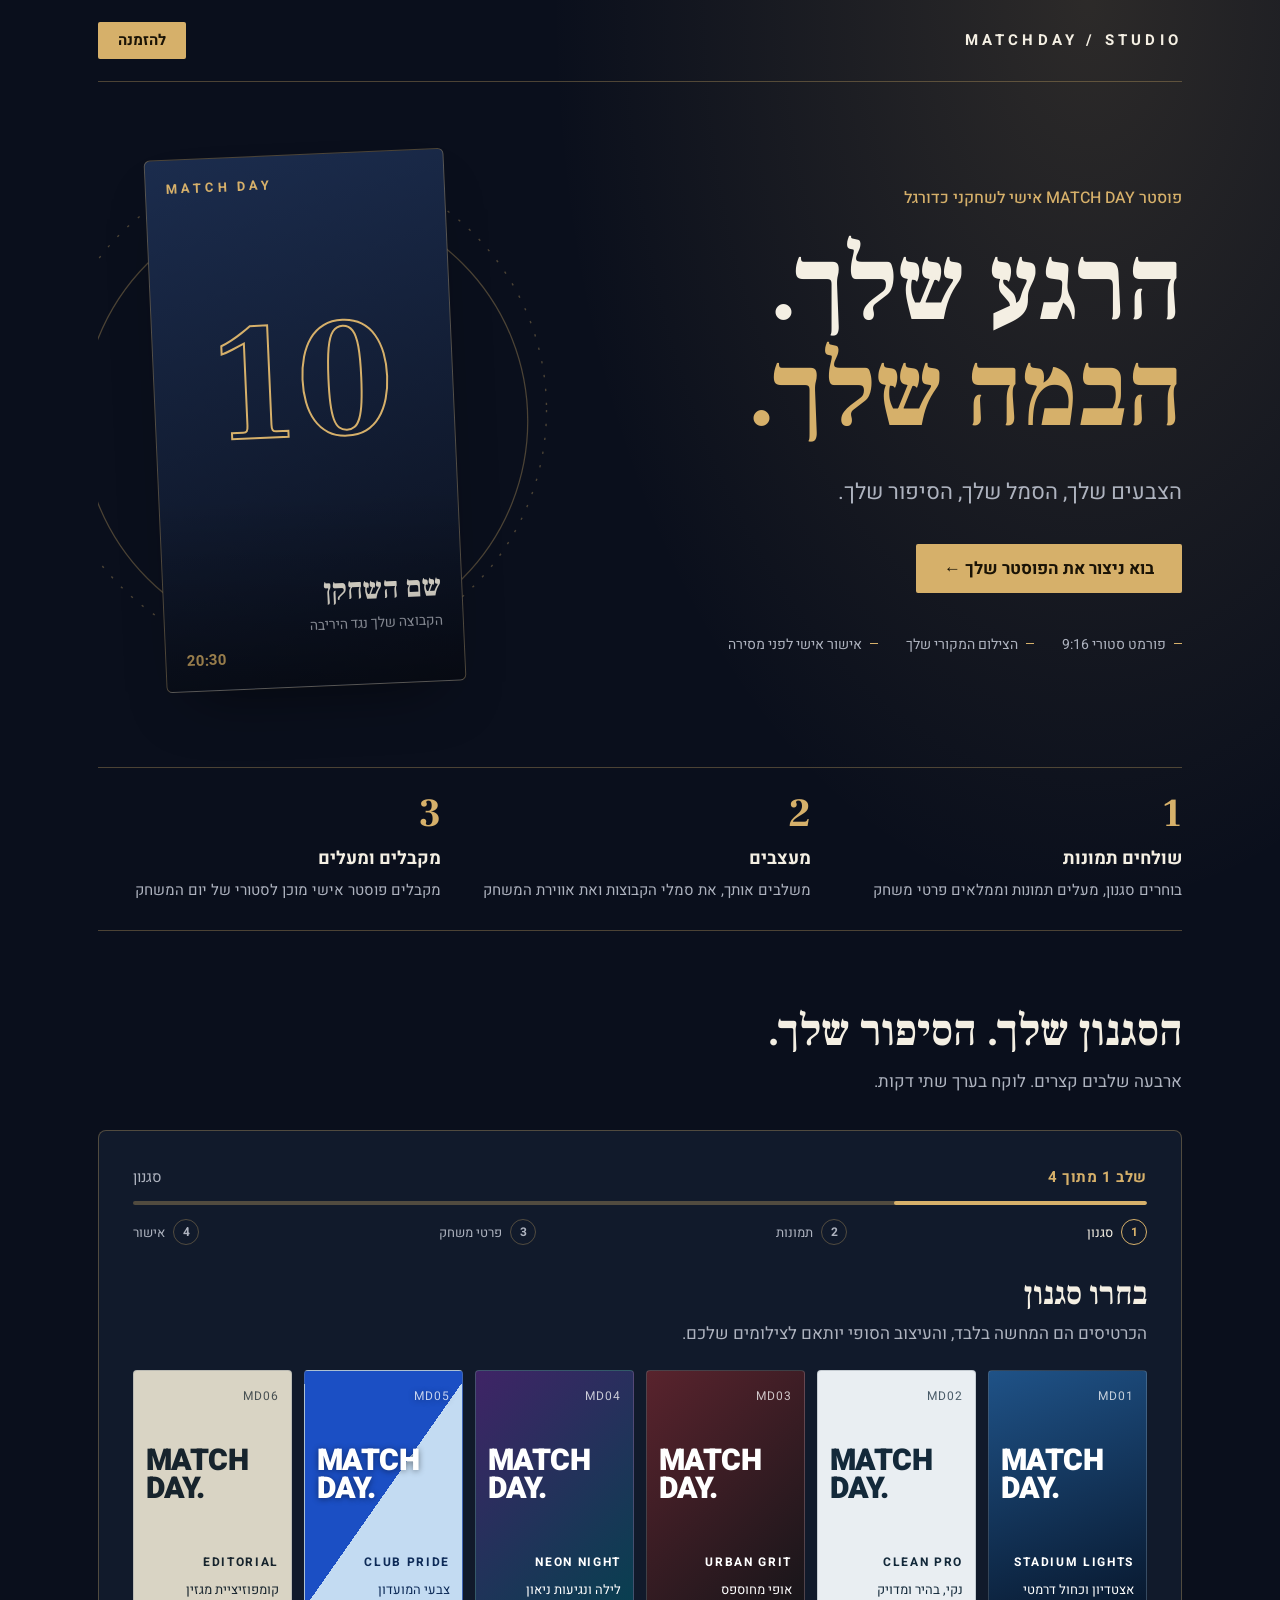
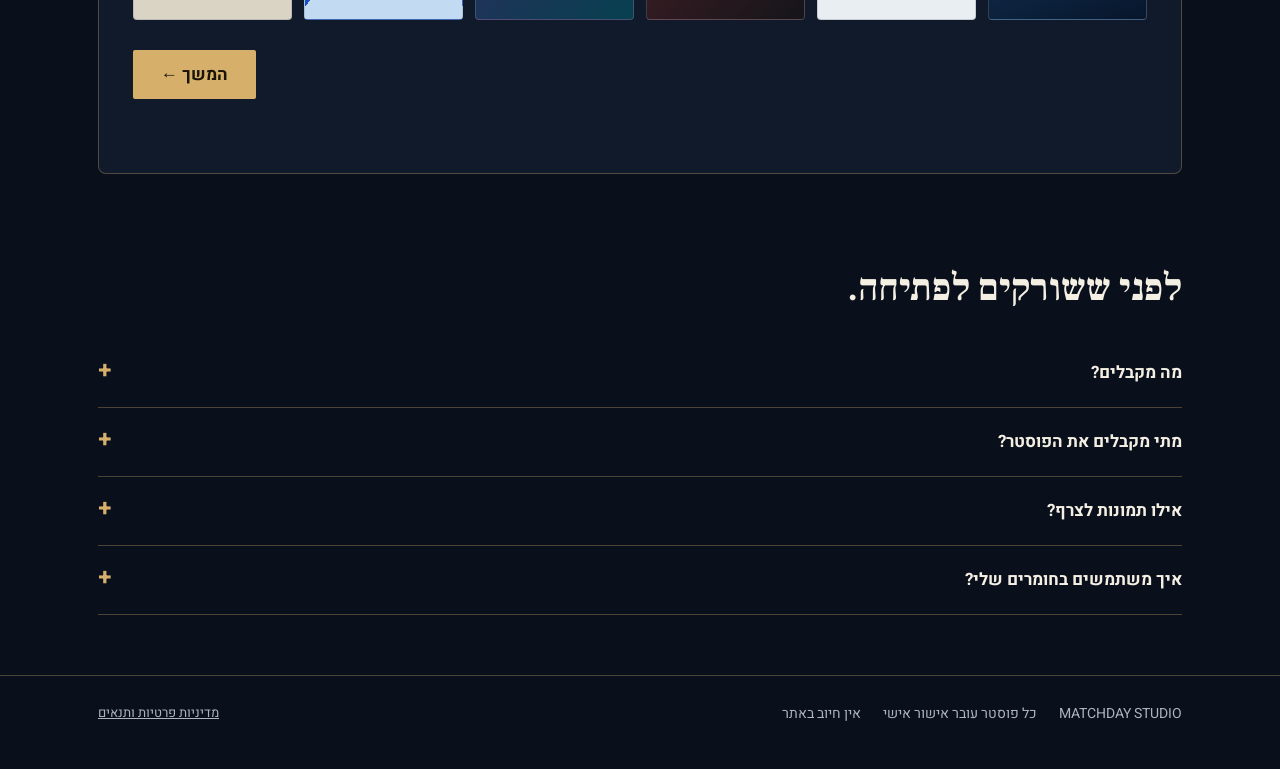
==== index.html @ 1f936d82 "MATCHDAY STUDIO: landing page, order wizard, admin dashboard Co-Authored-By: Claude Sonnet 5.5 <nore" ====
<!doctype html>
<html lang="he" dir="rtl">
<head>
<meta charset="utf-8">
<meta name="viewport" content="width=device-width, initial-scale=1">
<title>MATCHDAY STUDIO | פוסטר MATCH DAY אישי לשחקני כדורגל</title>
<meta name="description" content="פוסטר MATCH DAY אישי לשחקני כדורגל, בגודל סטורי. הצבעים שלך, הסמל שלך, הסיפור שלך.">
<meta property="og:title" content="MATCHDAY STUDIO">
<meta property="og:description" content="פוסטר MATCH DAY אישי לשחקני כדורגל.">
<link rel="icon" href="data:image/svg+xml,%3Csvg xmlns='http://www.w3.org/2000/svg' viewBox='0 0 32 32'%3E%3Crect width='32' height='32' rx='6' fill='%230a0f1c'/%3E%3Ccircle cx='16' cy='16' r='7' fill='none' stroke='%23d6b06a' stroke-width='2'/%3E%3Cpath d='M4 16h24' stroke='%23d6b06a' stroke-width='2'/%3E%3C/svg%3E">
<link rel="preconnect" href="https://fonts.googleapis.com">
<link rel="preconnect" href="https://fonts.gstatic.com" crossorigin>
<link href="https://fonts.googleapis.com/css2?family=Frank+Ruhl+Libre:wght@400;700;900&family=Heebo:wght@300;400;500;700;800&family=Suez+One&display=swap" rel="stylesheet">
<script src="js/theme.js"></script>
<link rel="stylesheet" href="css/theme.css">
<style>
/* ---------- הירו ---------- */
.hero{position:relative;display:grid;grid-template-columns:1.2fr .8fr;gap:48px;align-items:center;padding:72px 0 80px}
.hero-art{position:relative}
.pitch-lines{position:absolute;left:50%;top:50%;width:150%;max-width:none;transform:translate(-50%,-50%);z-index:0;pointer-events:none;color:var(--line)}
.hero{overflow:hidden}
.kicker{color:var(--accent);font-weight:500;font-size:16px;margin-bottom:22px}
.hero h1{font-size:clamp(52px,8.4vw,104px);line-height:1.02}
.hero h1 .l2{display:block;color:var(--accent)}
.lead{font-size:clamp(18px,2.2vw,22px);color:var(--muted);max-width:30em;margin:28px 0 34px}
.facts{list-style:none;padding:0;margin:40px 0 0;display:flex;flex-wrap:wrap;gap:10px 28px;color:var(--muted);font-size:14px}
.facts li{padding-inline-start:16px;position:relative}
.facts li::before{content:"";position:absolute;inset-inline-start:0;top:.7em;width:8px;height:1px;background:var(--accent)}

/* פוסטר הדגמה */
.hero-art{display:flex;justify-content:center}
.poster{width:min(100%,300px);aspect-ratio:9/16;border:1px solid var(--line);border-radius:calc(var(--r) + 4px);
  background:linear-gradient(165deg,var(--p1),var(--p2));padding:22px 20px;display:flex;flex-direction:column;
  justify-content:space-between;transform:rotate(-2.5deg);box-shadow:0 30px 60px -30px rgba(0,0,0,.55);overflow:hidden;position:relative;z-index:1}
.poster-top{font:700 13px/1 var(--body);letter-spacing:.3em;color:var(--accent)}
.poster-num{font:var(--dw) clamp(120px,15vw,170px)/.8 var(--display);color:transparent;-webkit-text-stroke:2px var(--accent);text-align:center;letter-spacing:0}
.poster-name{font:var(--dw) 30px/1.1 var(--display);color:var(--ink);letter-spacing:var(--ls)}
.poster-fx{font-size:14px;color:var(--muted);margin-top:6px}
.poster-time{font:700 15px/1 var(--body);color:var(--accent);margin-top:12px}
.poster-photo{display:none;position:absolute;inset:0;width:100%;height:100%;object-fit:cover;z-index:2}
.poster.has-photo{padding:0;background:var(--surface)}
.poster.has-photo .poster-photo{display:block}
.poster.has-photo>*:not(.poster-photo){visibility:hidden}
.poster.has-photo::after{display:none}
.poster::after{content:"";position:absolute;inset:auto 0 0 0;height:36%;background:linear-gradient(to top,rgba(0,0,0,.35),transparent);pointer-events:none}
[data-theme=platinum] .poster::after{display:none}
[data-theme=platinum] .poster-name,[data-theme=platinum] .poster-top{color:#0e1621}
[data-theme=platinum] .poster-fx{color:#44505c}

/* ---------- איך זה עובד ---------- */
.steps{list-style:none;counter-reset:s;padding:26px 0;margin:0 0 76px;display:grid;grid-template-columns:repeat(3,1fr);gap:28px;border-block:1px solid var(--line)}
.steps li{counter-increment:s}
.steps li::before{content:counter(s);display:block;font:var(--dw) 40px/1 var(--display);color:var(--accent);margin-bottom:10px;letter-spacing:0}
.steps strong{display:block;font-size:18px;margin-bottom:2px}
.steps span{color:var(--muted);font-size:15px}

/* ---------- סגנונות ---------- */
.section-title{font-size:clamp(30px,4vw,44px);line-height:1.15;margin-bottom:10px}
.section-sub{color:var(--muted);max-width:40em}
.styles-field{border:0;margin:28px 0 0;padding:0;min-width:0}
.styles{display:grid;grid-template-columns:repeat(6,1fr);gap:12px}
.style{display:block;cursor:pointer;position:relative}
.style input{position:absolute;opacity:0;inset:0;width:100%;height:100%;margin:0;cursor:pointer}
.mini{display:flex;flex-direction:column;justify-content:space-between;gap:10px;min-height:250px;padding:16px 12px;
  border-radius:calc(var(--r) + 2px);border:1px solid rgba(128,140,150,.35);position:relative;text-align:right;transition:transform .15s}
.style:hover .mini{transform:translateY(-3px)}
.mini small{margin:0;color:inherit;opacity:.75;font-size:12px;letter-spacing:.08em}
.mini strong{font:900 30px/.92 var(--body);letter-spacing:-.02em;direction:ltr;text-align:left}
.mini .en{font-size:12px;font-weight:700;letter-spacing:.14em;direction:ltr;text-align:left}
.mini .he{font-size:13px;line-height:1.35}
.style input:checked + .mini{outline:3px solid var(--accent);outline-offset:3px}
.style input:checked + .mini::after{content:"נבחר ✓";position:absolute;top:10px;inset-inline-start:10px;background:var(--accent);color:var(--accent-ink);
  font-size:12px;font-weight:700;padding:3px 9px;border-radius:99px}
.style input:focus-visible + .mini{outline:3px solid var(--ink);outline-offset:3px}
.s-md01 .mini{background:linear-gradient(160deg,#1f5287,#07162b);color:#fff}
.s-md02 .mini{background:#e9eef2;color:#13293a}
.s-md03 .mini{background:linear-gradient(135deg,#59232d,#151519);color:#fff}
.s-md04 .mini{background:linear-gradient(135deg,#3f2466,#06404f);color:#fff}
.s-md05 .mini{background:linear-gradient(125deg,#1b4fc4 50%,#c3dbf2 50%);color:#fff;text-shadow:0 1px 6px rgba(0,0,0,.45)}
.s-md05 .mini>span{color:#0d2a57;text-shadow:none}
.s-md06 .mini{background:#d9d4c4;color:#17242d}

/* ---------- טופס ---------- */
.panel{margin:34px 0 0;padding:34px;border:1px solid var(--line);border-radius:calc(var(--r) + 6px);background:var(--surface)}
.panel h2{font-size:clamp(26px,3.4vw,34px);margin-bottom:24px}
fieldset{border:0;margin:0;padding:0;min-width:0}
.grid{display:grid;grid-template-columns:1fr 1fr;gap:22px}
.field{display:block;font-size:15px}
.field .lbl{display:block;font-weight:500}
.full{grid-column:1/-1}
input[type=text],input[type=tel],input[type=time],input[type=date],select,textarea{
  width:100%;display:block;margin-top:7px;padding:13px 14px;font:inherit;color:var(--ink);background:var(--field);
  border:1px solid var(--line);border-radius:var(--r)}
textarea{resize:vertical;min-height:96px}
input.invalid,select.invalid,textarea.invalid,.field.invalid .drop{border-color:#ff6b6b;box-shadow:0 0 0 1px #ff6b6b}
[data-theme=platinum] input.invalid{border-color:#c62828;box-shadow:0 0 0 1px #c62828}
.check{display:flex;gap:12px;align-items:flex-start;margin:20px 0 0;font-size:15px;cursor:pointer}
.check input{flex:0 0 auto;width:20px;height:20px;margin:3px 0 0;accent-color:var(--accent)}
.trap{position:absolute;inset-inline-start:0;top:0;width:1px;height:1px;overflow:hidden;opacity:0;pointer-events:none}

.drop{display:flex;flex-direction:column;align-items:center;gap:4px;margin-top:7px;padding:22px 16px;text-align:center;cursor:pointer;
  border:1.5px dashed var(--line);border-radius:var(--r);background:var(--field);position:relative}
.drop:hover{border-color:var(--accent)}
.drop input{position:absolute;opacity:0;inset:0;width:100%;height:100%;cursor:pointer}
.drop:focus-within{outline:3px solid var(--accent);outline-offset:3px}
.drop strong{font-size:16px}
.thumbs{list-style:none;margin:14px 0 0;padding:0;display:grid;grid-template-columns:repeat(3,minmax(0,1fr));gap:12px}
.thumbs li{position:relative;aspect-ratio:1;border-radius:var(--r);overflow:hidden;border:1px solid var(--line);background:var(--field)}
.thumbs img{width:100%;height:100%;object-fit:cover;display:block}
.thumbs button{position:absolute;top:6px;inset-inline-start:6px;width:30px;height:30px;border-radius:50%;border:0;cursor:pointer;
  background:rgba(0,0,0,.72);color:#fff;font:700 15px/30px var(--body);padding:0}

.form-actions{margin-top:28px;display:flex;flex-wrap:wrap;align-items:center;gap:14px 22px}
.form-actions p{margin:0;color:var(--muted);font-size:14px}
.message{margin-top:18px;min-height:1.5em;font-size:15px;font-weight:500;white-space:pre-line}
.message.error{color:#ff8f8f}
[data-theme=platinum] .message.error{color:#b71c1c}
.message.info{color:var(--accent)}

.done{margin:34px 0 0;padding:44px 34px;border:1px solid var(--accent);border-radius:calc(var(--r) + 6px);background:var(--surface);text-align:center}
.done h2{font-size:clamp(28px,4vw,40px);margin-bottom:12px}
.done p{color:var(--muted);max-width:32em;margin-inline:auto}
.done .ref{display:inline-block;direction:ltr;font:700 18px/1 var(--body);letter-spacing:.18em;color:var(--accent);margin:6px 0 22px}
[hidden]{display:none!important}

/* ---------- שאלות ---------- */
.faq{margin:84px 0 60px}
.faq h2{font-size:clamp(28px,3.6vw,38px);margin-bottom:18px}
details.q{border-bottom:1px solid var(--line)}
details.q summary{cursor:pointer;list-style:none;display:flex;justify-content:space-between;gap:16px;padding:20px 0;font-weight:700}
details.q summary::-webkit-details-marker{display:none}
details.q summary::after{content:"+";color:var(--accent);font-size:24px;line-height:1}
details.q[open] summary::after{content:"\2212"}
details.q p{color:var(--muted);margin:0 0 20px;max-width:46em}

/* מחליף ערכות (רק עם ?preview) */
.switcher{position:fixed;bottom:16px;inset-inline-start:16px;z-index:50;display:flex;gap:6px;padding:8px;border-radius:99px;
  background:#000c;backdrop-filter:blur(6px)}
.switcher a{color:#fff;text-decoration:none;font-size:13px;padding:7px 14px;border-radius:99px;border:1px solid #fff4}
.switcher a.on{background:#fff;color:#000}


/* ---------- טופס בשלבים ---------- */
.progress{margin:0 0 30px;scroll-margin-top:16px;outline:0}
.pg-text{display:flex;align-items:baseline;justify-content:space-between;gap:12px;margin-bottom:12px}
.pg-text strong{font-size:15px;color:var(--accent);letter-spacing:.04em}
.pg-text span{font-size:15px;color:var(--muted)}
.pg-bar{height:4px;border-radius:4px;background:var(--line);position:relative;overflow:hidden}
.pg-bar i{position:absolute;inset-block:0;inset-inline-start:0;width:25%;background:var(--accent);border-radius:4px;transition:width .35s ease}
.pg-dots{display:flex;justify-content:space-between;list-style:none;margin:14px 0 0;padding:0}
.pg-dots li{display:flex;align-items:center;gap:8px;font-size:13px;color:var(--muted)}
.pg-dots b{display:grid;place-items:center;width:26px;height:26px;border-radius:50%;border:1px solid var(--line);font-size:12px;font-weight:700;transition:.25s}
.pg-dots li.passed b{background:var(--accent);border-color:var(--accent);color:var(--accent-ink)}
.pg-dots li.cur b{border-color:var(--accent);color:var(--accent)}
.pg-dots li.cur,.pg-dots li.passed{color:var(--ink)}
.step{animation:stepIn .3s ease}
.step[hidden]{display:none}
@keyframes stepIn{from{opacity:0;transform:translateY(8px)}to{opacity:1;transform:none}}
@media (prefers-reduced-motion:reduce){.step{animation:none}.pg-bar i{transition:none}}
.step-title{font:var(--dw) clamp(24px,3.2vw,32px)/1.2 var(--display);margin:0 0 6px;outline:0}
.step-sub{color:var(--muted);margin:0 0 22px}
.step .styles-field{margin-top:0}
.wiz-nav{display:flex;justify-content:space-between;align-items:center;gap:12px;margin-top:30px}
.wiz-nav [hidden]{display:none}
.wiz-nav #nextBtn,.wiz-nav #submitBtn{margin-inline-start:auto}
.btn.ghost,button.btn.ghost{background:transparent;color:var(--ink);border:1px solid var(--line)}
.wiz-note{color:var(--muted);font-size:14px;margin:12px 0 0;text-align:end}

/* ---------- מובייל ---------- */
@media (max-width:900px){
  .hero{grid-template-columns:1fr;gap:40px;padding:48px 0 56px}
  .hero-art{justify-content:center;padding:6px 14px 14px}
  .pitch-lines{display:none}
  .poster{width:min(100%,230px);transform:rotate(-2deg)}
  .styles{grid-template-columns:repeat(3,1fr)}
  .mini{min-height:210px}
}
@media (max-width:620px){
  .wrap{padding:0 20px}
  .steps{grid-template-columns:1fr;gap:20px}
  .styles{grid-template-columns:repeat(2,1fr)}
  .grid{grid-template-columns:1fr}
  .panel{padding:22px 18px}
  .done{padding:34px 20px}
  .btn,button.btn{width:100%;text-align:center}
  .nav .btn{width:auto}
  .pg-dots li span{display:none}
  .pg-dots{justify-content:space-between}
  .wiz-nav{flex-direction:column-reverse;align-items:stretch}
  .wiz-nav #nextBtn,.wiz-nav #submitBtn{margin-inline-start:0}
  .wiz-note{text-align:center}
}
</style>
</head>
<body>

<header class="wrap">
  <nav class="nav" aria-label="ראשי">
    <span class="brand">MATCHDAY / STUDIO</span>
    <a class="btn" href="#order">להזמנה</a>
  </nav>
</header>

<main class="wrap">
  <section class="hero">

    <div>
      <p class="kicker">פוסטר <bdi dir="ltr">MATCH DAY</bdi> אישי לשחקני כדורגל</p>
      <h1>הרגע שלך.<span class="l2">הבמה שלך.</span></h1>
      <p class="lead">הצבעים שלך, הסמל שלך, הסיפור שלך.</p>
      <a class="btn" href="#order">בוא ניצור את הפוסטר שלך ←</a>
      <ul class="facts">
        <li>פורמט סטורי 9:16</li>
        <li>הצילום המקורי שלך</li>
        <li>אישור אישי לפני מסירה</li>
      </ul>
    </div>

    <div class="hero-art" aria-hidden="true">
      <svg class="pitch-lines" viewBox="0 0 600 700" fill="none" stroke="currentColor" stroke-width="1.2">
        <circle cx="300" cy="350" r="215"/><circle cx="300" cy="350" r="215" stroke-dasharray="2 10" transform="scale(1.12) translate(-39 -47)"/>
      </svg>
      <div class="poster" id="heroPoster">
        <img class="poster-photo" id="heroPhoto" src="assets/hero-poster.jpg" alt="" decoding="async">
        <div class="poster-top" dir="ltr">MATCH DAY</div>
        <div class="poster-num" dir="ltr">10</div>
        <div>
          <div class="poster-name">שם השחקן</div>
          <div class="poster-fx">הקבוצה שלך נגד היריבה</div>
          <div class="poster-time" dir="ltr">20:30</div>
        </div>
      </div>
    </div>
  </section>

  <ol class="steps">
    <li><strong>שולחים תמונות</strong><span>בוחרים סגנון, מעלים תמונות וממלאים פרטי משחק</span></li>
    <li><strong>מעצבים</strong><span>משלבים אותך, את סמלי הקבוצות ואת אווירת המשחק</span></li>
    <li><strong>מקבלים ומעלים</strong><span>מקבלים פוסטר אישי מוכן לסטורי של יום המשחק</span></li>
  </ol>

  <section id="order" aria-labelledby="order-title">
    <h2 class="section-title" id="order-title">הסגנון שלך. הסיפור שלך.</h2>
    <p class="section-sub">ארבעה שלבים קצרים. לוקח בערך שתי דקות.</p>

    <datalist id="teamList"></datalist>
    <form id="orderForm" novalidate>
      <div class="panel" id="formPanel">

        <div class="progress" id="progress" tabindex="-1">
          <div class="pg-text"><strong id="pgNum">שלב 1 מתוך 4</strong><span id="pgName">סגנון</span></div>
          <div class="pg-bar" role="progressbar" aria-valuemin="1" aria-valuemax="4" aria-valuenow="1" id="pgBar"><i id="pgFill"></i></div>
          <ol class="pg-dots" id="pgDots">
            <li><b>1</b><span>סגנון</span></li>
            <li><b>2</b><span>תמונות</span></li>
            <li><b>3</b><span>פרטי משחק</span></li>
            <li><b>4</b><span>אישור</span></li>
          </ol>
        </div>

        <fieldset id="fields">

          <section class="step" data-step="1">
            <h3 class="step-title" tabindex="-1">בחרו סגנון</h3>
            <p class="step-sub">הכרטיסים הם המחשה בלבד, והעיצוב הסופי יותאם לצילומים שלכם.</p>
            <fieldset class="styles-field" id="styleField">
              <legend class="sr">סגנון עיצוב</legend>
              <div class="styles" id="styles"></div>
            </fieldset>
          </section>

          <section class="step" data-step="2" hidden>
            <h3 class="step-title" tabindex="-1">העלו תמונות</h3>
            <p class="step-sub">תמונות ברורות ובאיכות טובה, בלי פילטרים. אפשר 1 עד 3.</p>
            <div class="grid">
              <div class="field full" id="photoField">
                <span class="lbl" id="photoLbl">תמונות מקוריות, בין 1 ל-3 *</span>
                <label class="drop">
                  <input type="file" id="photoInput" accept="image/jpeg,image/png,image/webp" multiple aria-labelledby="photoLbl">
                  <strong>בחירת תמונות</strong>
                  <small>JPG, PNG או WEBP. עד 8MB לתמונה. אפשר להוסיף בכמה פעמים.</small>
                </label>
                <ul class="thumbs" id="thumbs"></ul>
              </div>
              <label class="field full"><span class="lbl">הרכב תמונות</span>
                <select name="photoLayout"></select></label>
            </div>
          </section>

          <section class="step" data-step="3" hidden>
            <h3 class="step-title" tabindex="-1">פרטי המשחק</h3>
            <div class="grid">
              <label class="field"><span class="lbl">שם השחקן כפי שיופיע בפוסטר *</span>
                <input type="text" name="player" maxlength="100" autocomplete="off"></label>

              <label class="field"><span class="lbl">מספר חולצה</span>
                <input type="text" name="number" inputmode="numeric" maxlength="3" autocomplete="off"></label>

              <label class="field"><span class="lbl">קבוצת השחקן *</span>
                <input type="text" name="team" maxlength="100" list="teamList" autocomplete="off">
                <small>אפשר להתחיל להקליד ולבחור מהרשימה, כדי שנמצא את הסמל המדויק.</small></label>

              <label class="field"><span class="lbl">הקבוצה היריבה *</span>
                <input type="text" name="opponent" maxlength="100" list="teamList" autocomplete="off"></label>

              <label class="field"><span class="lbl">מסגרת המשחק *</span>
                <select name="competition"><option value="">בחרו מסגרת</option></select></label>

              <label class="field"><span class="lbl">אצטדיון *</span>
                <input type="text" name="venue" maxlength="100"></label>

              <label class="field"><span class="lbl">שעת המשחק בישראל *</span>
                <input type="time" name="time" dir="ltr"></label>

              <label class="field"><span class="lbl">תאריך המשחק (לתיאום בלבד) *</span>
                <input type="date" name="date" dir="ltr"></label>

              <label class="field"><span class="lbl">שידור המשחק *</span>
                <select name="broadcast"><option value="">בחרו</option></select></label>

              <label class="field" id="channelField" hidden><span class="lbl">איזה ערוץ משדר? *</span>
                <input type="text" name="broadcastChannel" maxlength="60" placeholder="למשל: ערוץ 55"></label>
            </div>
          </section>

          <section class="step" data-step="4" hidden>
            <h3 class="step-title" tabindex="-1">כמעט סיימנו</h3>
            <div class="grid">
              <label class="field full"><span class="lbl">מספר נייד ליצירת קשר בוואטסאפ *</span>
                <input type="tel" name="contact" inputmode="tel" autocomplete="tel" dir="ltr" maxlength="20" placeholder="050-1234567">
                <small>ניצור איתך קשר אישית במספר הזה. אין הודעה אוטומטית.</small></label>

              <label class="field full"><span class="lbl">בקשות והערות</span>
                <textarea name="notes" rows="3" maxlength="2000"></textarea></label>
            </div>

            <label class="trap" aria-hidden="true">Website<input type="text" tabindex="-1" autocomplete="off" name="website"></label>

            <label class="check"><input type="checkbox" name="rights">
              <span>יש לי רשות להשתמש בתמונות לצורך ההזמנה. *</span></label>
            <label class="check"><input type="checkbox" name="terms">
              <span>קראתי ואני מסכים/ה ל<a href="privacy.html" target="_blank" rel="noopener">מדיניות הפרטיות והתנאים</a>, כולל שמירת החומרים ופרטי הקשר לצורך הטיפול בהזמנה. אם השחקן מתחת לגיל 18, אני ההורה או האפוטרופוס שלו, או שיש לי את הסכמתם. *</span></label>
          </section>

          <div class="wiz-nav">
            <button class="btn ghost" type="button" id="backBtn" hidden>→ חזרה</button>
            <button class="btn" type="button" id="nextBtn">המשך ←</button>
            <button class="btn" type="submit" id="submitBtn" hidden>שליחת הזמנה לבדיקה ←</button>
          </div>
          <p class="wiz-note" id="wizNote" hidden>אין חיוב בשלב הזה. הפוסטר לא נמסר בלי אישור אישי.</p>
        </fieldset>
        <div class="message" id="msg" role="alert" aria-live="assertive"></div>
      </div>
    </form>

    <div class="done" id="done" hidden tabindex="-1">
      <h2>ההזמנה התקבלה</h2>
      <div class="ref" id="doneRef"></div>
      <p>בדקנו שהכול הגיע. נחזור אליך אישית בוואטסאפ למספר שהשארת, כדי לתאם זמינות, מחיר ותיקונים לפני שמתחילים.</p>
      <a class="btn" id="waBtn" href="#" hidden target="_blank" rel="noopener">כתבו לי בוואטסאפ</a>
    </div>
  </section>

  <section class="faq" aria-labelledby="faq-title">
    <h2 id="faq-title">לפני ששורקים לפתיחה.</h2>
    <details class="q"><summary>מה מקבלים?</summary>
      <p>פוסטר אישי בגודל 1080×1920 לסטורי. תאריך ובית/חוץ אינם מופיעים בעיצוב. ערוץ שידור מופיע רק אם מסרתם שיש שידור.</p></details>
    <details class="q"><summary>מתי מקבלים את הפוסטר?</summary>
      <p>המועד בטופס הוא בקשה. זמינות, מחיר ומספר תיקונים יתואמו איתך אישית לאחר בדיקת החומרים, לפני תחילת העבודה. אין חיוב באתר.</p></details>
    <details class="q"><summary>אילו תמונות לצרף?</summary>
      <p>צילום חד ומקורי, עדיף פורטרט וצילום פעולה. אין לשנות פנים או להמציא תנוחה שלא צולמה. להרכב של פורטרט וצילום פעולה נדרשות שתי תמונות, ולקולאז׳ הגדול שלוש.</p></details>
    <details class="q"><summary>איך משתמשים בחומרים שלי?</summary>
      <p>פרטי הקשר והתמונות מיועדים לטיפול בהזמנה בלבד, ואינם מוצגים ללקוחות אחרים. התמונות ופרטי המשחק (בלי מספר הטלפון) עוברים לכלי עיצוב ובינה מלאכותית לצורך יצירת הפוסטר. אפשר לבקש מחיקה בכל שלב. הסכמת ההזמנה אינה אישור להצגה בתיק עבודות. הפרטים המלאים ב<a href="privacy.html">מדיניות הפרטיות</a>.</p></details>
  </section>
</main>

<footer>
  <div class="wrap">
    <div class="meta"><span>MATCHDAY STUDIO</span><span>כל פוסטר עובר אישור אישי</span><span>אין חיוב באתר</span></div>
    <span class="links"><a href="privacy.html">מדיניות פרטיות ותנאים</a></span>
  </div>
</footer>

<script type="module">
import { STYLES, COMPETITIONS, LAYOUTS, BROADCASTS, LIMITS, TEAM_LOGOS } from './js/data.js';
import { validateOrder, buildOrderDoc, checkImageFile } from './js/validate.js';
import { compressImage } from './js/images.js';
import { loadDb, isConfigured } from './js/firebase-init.js';
import { SITE } from './firebase-config.js';
window.__mdReady = true;

const $ = (s, r = document) => r.querySelector(s);
const form = $('#orderForm');
const msg = $('#msg');

/* ---------- מחליף ערכות (רק עם ?preview) ---------- */
if (new URLSearchParams(location.search).has('preview')) {
  const cur = document.documentElement.dataset.theme;
  const box = document.createElement('div');
  box.className = 'switcher';
  [['gold', 'זהב לילה'], ['pitch', 'קו הדשא'], ['platinum', 'פלטינה']].forEach(([id, he]) => {
    const a = document.createElement('a');
    a.href = `?theme=${id}&preview`;
    a.textContent = he;
    if (id === cur) a.className = 'on';
    box.appendChild(a);
  });
  document.body.appendChild(box);
}

/* ---------- בניית כרטיסי סגנון ואפשרויות הבחירה ---------- */
const stylesBox = $('#styles');
STYLES.forEach((s) => {
  const lab = document.createElement('label');
  lab.className = `style s-${s.id}`;
  lab.innerHTML = `<input type="radio" name="styleId" value="${s.id}">
    <span class="mini"><small>${s.code}</small>
      <strong>MATCH<br>DAY.</strong>
      <span><span class="en">${s.en}</span><br><span class="he">${s.he}</span></span></span>`;
  stylesBox.appendChild(lab);
});

const fill = (sel, list, withBlank) => {
  const el = form.elements[sel];
  list.forEach((o) => el.add(new Option(o.he, o.id)));
  return el;
};
fill('competition', COMPETITIONS);
fill('broadcast', BROADCASTS);
fill('photoLayout', LAYOUTS);
TEAM_LOGOS.forEach((t) => { const o = document.createElement('option'); o.value = t; $('#teamList').appendChild(o); });

/* תמונת הדוגמה בכרטיס: אם הקובץ assets/hero-poster.jpg קיים, הוא מחליף את ההמחשה */
const heroPhoto = $('#heroPhoto');
const markPhoto = () => { if (heroPhoto.naturalWidth > 0) $('#heroPoster').classList.add('has-photo'); };
if (heroPhoto.complete) markPhoto(); else heroPhoto.addEventListener('load', markPhoto);

const today = new Date();
form.elements.date.min = `${today.getFullYear()}-${String(today.getMonth() + 1).padStart(2, '0')}-${String(today.getDate()).padStart(2, '0')}`;

/* ---------- שדה ערוץ מותנה ---------- */
const channelField = $('#channelField');
const syncChannel = () => { channelField.hidden = form.elements.broadcast.value !== 'yes'; };
form.elements.broadcast.addEventListener('change', syncChannel);
syncChannel();

/* ---------- ניהול תמונות ---------- */
let files = [];
const thumbs = $('#thumbs');
const photoInput = $('#photoInput');

function showMsg(text, kind = 'error') {
  msg.textContent = text;
  msg.className = `message ${kind}`;
}
function clearErrors() {
  showMsg('', '');
  form.querySelectorAll('.invalid').forEach((el) => el.classList.remove('invalid'));
  form.querySelectorAll('[aria-invalid]').forEach((el) => el.removeAttribute('aria-invalid'));
}
function renderThumbs() {
  thumbs.querySelectorAll('img').forEach((i) => URL.revokeObjectURL(i.src));
  thumbs.replaceChildren();
  files.forEach((f, i) => {
    const li = document.createElement('li');
    const img = document.createElement('img');
    img.src = URL.createObjectURL(f);
    img.alt = `תמונה ${i + 1}`;
    const b = document.createElement('button');
    b.type = 'button';
    b.textContent = '✕';
    b.setAttribute('aria-label', `הסרת תמונה ${i + 1}`);
    b.addEventListener('click', () => { files.splice(i, 1); renderThumbs(); });
    li.append(img, b);
    thumbs.appendChild(li);
  });
}
photoInput.addEventListener('change', () => {
  clearErrors();
  const problems = [];
  for (const f of Array.from(photoInput.files)) {
    if (files.length >= LIMITS.maxPhotos) { problems.push('אפשר להעלות עד 3 תמונות. התמונות העודפות לא נוספו.'); break; }
    const err = checkImageFile(f);
    if (err) { problems.push(`${f.name}: ${err}`); continue; }
    if (files.some((x) => x.name === f.name && x.size === f.size && x.lastModified === f.lastModified)) continue;
    files.push(f);
  }
  photoInput.value = '';
  renderThumbs();
  if (problems.length) showMsg(problems.join('\n'));
});

/* ---------- שליחה ---------- */
const field = (name) => form.elements[name];
function stepOf(err) {
  if (err.field === 'styleId') return 1;
  if (err.field === 'photos') return 2;
  const el = field(err.field);
  const st = el && el.closest ? el.closest('.step') : null;
  return st ? Number(st.dataset.step) : 4;
}
function focusError(err) {
  const st = stepOf(err);
  if (st !== cur) goStep(st, { scroll: false });
  let focusEl, scrollEl;
  if (err.field === 'photos') {
    $('#photoField').classList.add('invalid');
    focusEl = photoInput; scrollEl = $('#photoField');
  } else if (err.field === 'styleId') {
    focusEl = form.querySelector('input[name=styleId]'); scrollEl = $('#styleField');
  } else {
    focusEl = field(err.field); scrollEl = focusEl;
    if (focusEl) { focusEl.classList.add('invalid'); focusEl.setAttribute('aria-invalid', 'true'); }
  }
  if (focusEl) focusEl.focus({ preventScroll: true });
  if (scrollEl) scrollEl.scrollIntoView({ behavior: 'smooth', block: 'center' });
}
const setBusy = (b) => { $('#fields').disabled = b; $('#submitBtn').disabled = b; };

function friendly(err) {
  switch (err && err.code) {
    case 'not-configured': return 'האתר עדיין לא מחובר לשירות שמירת ההזמנות. נא ליצור קשר עם בעל העסק.';
    case 'image-decode': return 'לא הצלחנו לקרוא אחת התמונות. נסו תמונה אחרת בפורמט JPG או PNG.';
    case 'image-too-large': return 'אחת התמונות כבדה מדי גם אחרי כיווץ. נסו תמונה אחרת.';
    case 'permission-denied': return 'ההזמנה לא נקלטה. בדקו שכל הפרטים תקינים ונסו שוב.';
    case 'unavailable': return 'אין חיבור לשרת. בדקו את החיבור לאינטרנט ונסו שוב.';
    default: return 'משהו השתבש בשליחה. נסו שוב בעוד רגע.';
  }
}

async function notifyOwner(orderId, doc) {
  const n = SITE.emailNotify || {};
  if (!n.serviceId || !n.templateId || !n.publicKey) return;
  try {
    await fetch('https://api.emailjs.com/api/v1.0/email/send', {
      method: 'POST',
      headers: { 'Content-Type': 'application/json' },
      body: JSON.stringify({
        service_id: n.serviceId, template_id: n.templateId, user_id: n.publicKey,
        template_params: {
          player: doc.player, team: doc.team, opponent: doc.opponent,
          style: doc.styleName, game_date: doc.date, game_time: doc.time,
          ref: orderId.slice(0, 6).toUpperCase(),
          admin_link: new URL('admin/', location.href).href,
        },
      }),
    });
  } catch (_) { /* ההזמנה כבר נשמרה. ההתראה היא בונוס */ }
}

function showDone(ref, doc) {
  $('#formPanel').hidden = true;
  $('#styleField').hidden = true;
  $('.section-sub').hidden = true;
  $('#doneRef').textContent = ref;
  const wa = $('#waBtn');
  if (SITE.ownerWhatsapp) {
    const text = `שלום, שלחתי הזמנה לפוסטר (${ref})${doc ? ` עבור ${doc.player}` : ''}.`;
    wa.href = `https://wa.me/${SITE.ownerWhatsapp}?text=${encodeURIComponent(text)}`;
    wa.hidden = false;
  }
  const d = $('#done');
  d.hidden = false;
  d.focus();
  d.scrollIntoView({ behavior: 'smooth', block: 'center' });
}

/* ---------- שלבים ---------- */
const STEP_NAMES = ['סגנון', 'תמונות', 'פרטי משחק', 'אישור'];
const stepEls = Array.from(form.querySelectorAll('.step'));
const dotEls = Array.from(document.querySelectorAll('#pgDots li'));
let cur = 1;
function goStep(n, { scroll = true } = {}) {
  cur = Math.min(Math.max(n, 1), STEP_NAMES.length);
  stepEls.forEach((el) => { el.hidden = Number(el.dataset.step) !== cur; });
  $('#pgNum').textContent = `שלב ${cur} מתוך ${STEP_NAMES.length}`;
  $('#pgName').textContent = STEP_NAMES[cur - 1];
  $('#pgFill').style.width = `${(cur / STEP_NAMES.length) * 100}%`;
  $('#pgBar').setAttribute('aria-valuenow', String(cur));
  dotEls.forEach((li, i) => {
    li.classList.toggle('passed', i + 1 < cur);
    li.classList.toggle('cur', i + 1 === cur);
    if (i + 1 === cur) li.setAttribute('aria-current', 'step'); else li.removeAttribute('aria-current');
  });
  $('#backBtn').hidden = cur === 1;
  $('#nextBtn').hidden = cur === STEP_NAMES.length;
  $('#submitBtn').hidden = cur !== STEP_NAMES.length;
  $('#wizNote').hidden = cur !== STEP_NAMES.length;
  if (scroll) {
    const t = stepEls[cur - 1].querySelector('.step-title');
    if (t) t.focus({ preventScroll: true });
    $('#progress').scrollIntoView({ behavior: 'smooth', block: 'start' });
  }
}
window.__goStep = goStep;
function readValues() {
  const fd = new FormData(form);
  const v = Object.fromEntries(fd.entries());
  v.rights = fd.get('rights') === 'on';
  v.terms = fd.get('terms') === 'on';
  return v;
}
function nextStep() {
  clearErrors();
  const errors = validateOrder(readValues(), files.length).filter((x) => stepOf(x) === cur);
  if (errors.length) {
    showMsg(errors.map((x) => x.msg).join('\n'));
    focusError(errors[0]);
    return;
  }
  goStep(cur + 1);
}
$('#nextBtn').addEventListener('click', nextStep);
$('#backBtn').addEventListener('click', () => { clearErrors(); goStep(cur - 1); });
goStep(1, { scroll: false });

form.addEventListener('submit', async (e) => {
  e.preventDefault();
  if (cur < STEP_NAMES.length) { nextStep(); return; } // Enter באמצע התהליך = המשך
  clearErrors();
  const fd = new FormData(form);

  // מלכודת בוטים: אם השדה הנסתר מלא, מדמים הצלחה ולא שולחים כלום
  if (fd.get('website')) { showDone('------'); return; }

  const v = readValues();

  const errors = validateOrder(v, files.length);
  if (errors.length) {
    showMsg(errors.map((x) => x.msg).join('\n'));
    focusError(errors[0]);
    return;
  }

  try {
    if (Number(localStorage.getItem('md_last') || 0) > Date.now() - 60000) {
      showMsg('כבר שלחתם הזמנה לפני רגע. אם זו הזמנה נוספת, נא להמתין דקה ולנסות שוב.');
      return;
    }
  } catch (_) {}

  if (!isConfigured()) { showMsg(friendly({ code: 'not-configured' })); return; }

  setBusy(true);
  try {
    const { fs, db } = await loadDb();
    showMsg('מכינים את התמונות…', 'info');
    const photos = [];
    for (const f of files) {
      const c = await compressImage(f);
      photos.push({ data: c.data, width: c.width, height: c.height, type: 'image/jpeg', name: f.name.slice(0, 200) });
    }

    showMsg('שולחים את ההזמנה…', 'info');
    const orderRef = fs.doc(fs.collection(db, 'orders'));
    const doc = buildOrderDoc(v, photos.length);
    const batch = fs.writeBatch(db);
    batch.set(orderRef, { ...doc, createdAt: fs.serverTimestamp() });
    photos.forEach((p, i) => batch.set(fs.doc(db, 'orders', orderRef.id, 'photos', String(i)), p));
    await batch.commit();

    try { localStorage.setItem('md_last', String(Date.now())); } catch (_) {}
    notifyOwner(orderRef.id, doc);
    showMsg('', '');
    showDone(orderRef.id.slice(0, 6).toUpperCase(), doc);
  } catch (err) {
    console.error(err);
    showMsg(friendly(err));
  } finally {
    setBusy(false);
  }
});

/* ניקוי סימון שגיאה כשמתחילים לתקן */
form.addEventListener('input', (e) => {
  e.target.classList?.remove('invalid');
  e.target.removeAttribute?.('aria-invalid');
});
</script>
<script>
/* אם האתר נפתח ישירות מהמחשב (file://) הדפדפן חוסם את קבצי ה-JS, ולכן מוצגת הודעה במקום דף שבור */
setTimeout(function () {
  if (window.__mdReady) return;
  var d = document.createElement('div');
  d.setAttribute('role', 'alert');
  d.style.cssText = 'position:fixed;inset:auto 12px 12px 12px;z-index:99;background:#fff;color:#111;border:2px solid #d6b06a;border-radius:10px;padding:14px 16px;font:16px/1.5 system-ui,sans-serif;text-align:right;box-shadow:0 10px 40px #0008';
  d.innerHTML = '<strong>האתר לא נטען במלואו.</strong> כנראה שנפתח ישירות מתיקייה. לתצוגה מלאה פתחו את הקובץ <b dir="ltr">preview.html</b> מאותה תיקייה (אחרי חילוץ ה-ZIP), או היכנסו לכתובת האתר ב-GitHub Pages.';
  document.body.appendChild(d);
}, 1500);
</script>
</body>
</html>
---- css/theme.css ----
/* ============================================================
   ערכות עיצוב. כדי לקבוע ערכה קבועה, משנים את DEFAULT_THEME בקובץ js/theme.js.
   gold = זהב לילה | pitch = קו הדשא | platinum = פלטינה
   ============================================================ */
*{box-sizing:border-box}
html{scroll-behavior:smooth;-webkit-text-size-adjust:100%}
@media (prefers-reduced-motion:reduce){html{scroll-behavior:auto}}

:root{--body:'Heebo',Arial,sans-serif;--ls:0}

[data-theme=gold]{
  --bg:#0a0f1c;--surface:#111a2b;--field:#0a1222;--ink:#f4efe3;--muted:#aeb3bf;
  --accent:#d6b06a;--accent-ink:#1a1306;--line:rgba(214,176,106,.32);
  --display:'Frank Ruhl Libre','Times New Roman',serif;--dw:700;--ls:0;--r:2px;
  --glow:radial-gradient(60% 55% at 85% 0%,rgba(214,176,106,.17),transparent 70%);
  --p1:#1b2c4d;--p2:#0a0f1c;--scheme:dark;
}
[data-theme=pitch]{
  --bg:#0b2a20;--surface:#113a2c;--field:#0a251c;--ink:#eef3e6;--muted:#a9c3b3;
  --accent:#e3ecc9;--accent-ink:#0b2a20;--line:rgba(227,236,201,.34);
  --display:'Suez One','Frank Ruhl Libre',serif;--dw:400;--ls:0;--r:8px;
  --glow:radial-gradient(55% 50% at 15% 0%,rgba(227,236,201,.12),transparent 70%);
  --p1:#1d5a43;--p2:#0b2a20;--scheme:dark;
}
[data-theme=platinum]{
  --bg:#eceff3;--surface:#ffffff;--field:#f4f6f9;--ink:#0e1621;--muted:#53606d;
  --accent:#1c3fff;--accent-ink:#ffffff;--line:#c4ced8;
  --display:'Heebo',Arial,sans-serif;--dw:800;--ls:-.03em;--r:12px;
  --glow:radial-gradient(50% 45% at 90% 0%,rgba(28,63,255,.10),transparent 70%);
  --p1:#d6dde6;--p2:#f7f9fb;--scheme:light;
}

body{margin:0;background:var(--bg);color:var(--ink);font:400 17px/1.65 var(--body);color-scheme:var(--scheme);
  background-image:var(--glow);background-repeat:no-repeat}
a{color:var(--accent)}
h1,h2,h3{font-family:var(--display);font-weight:var(--dw);letter-spacing:var(--ls);margin:0}
p{margin:0 0 1em}
small{display:block;margin-top:6px;font-size:13px;color:var(--muted);line-height:1.5}
:focus-visible{outline:3px solid var(--accent);outline-offset:3px}
.sr{position:absolute;width:1px;height:1px;overflow:hidden;clip:rect(0 0 0 0);white-space:nowrap}
.wrap{max-width:1140px;margin:0 auto;padding:0 28px}

/* ---------- כפתורים ---------- */
.btn,button.btn{display:inline-block;border:0;border-radius:var(--r);background:var(--accent);color:var(--accent-ink);
  font:700 17px/1 var(--body);padding:16px 28px;text-decoration:none;cursor:pointer;transition:filter .15s}
.btn:hover{filter:brightness(1.08)}
.btn[disabled]{opacity:.55;cursor:wait}
.btn.ghost{background:transparent;color:var(--ink);border:1px solid var(--line)}

/* ---------- ניווט ---------- */
.nav{display:flex;align-items:center;justify-content:space-between;gap:18px;padding:22px 0;border-bottom:1px solid var(--line)}
.brand{font:700 15px/1 var(--body);letter-spacing:.28em;direction:ltr;color:var(--ink)}
.nav .btn{padding:11px 20px;font-size:15px}

footer{border-top:1px solid var(--line);padding:26px 0 44px;color:var(--muted);font-size:14px}
footer .wrap{display:flex;flex-wrap:wrap;justify-content:space-between;gap:12px 28px}
footer .meta,footer .links{display:flex;flex-wrap:wrap;gap:6px 22px}
footer a{color:var(--muted);font-size:13px}
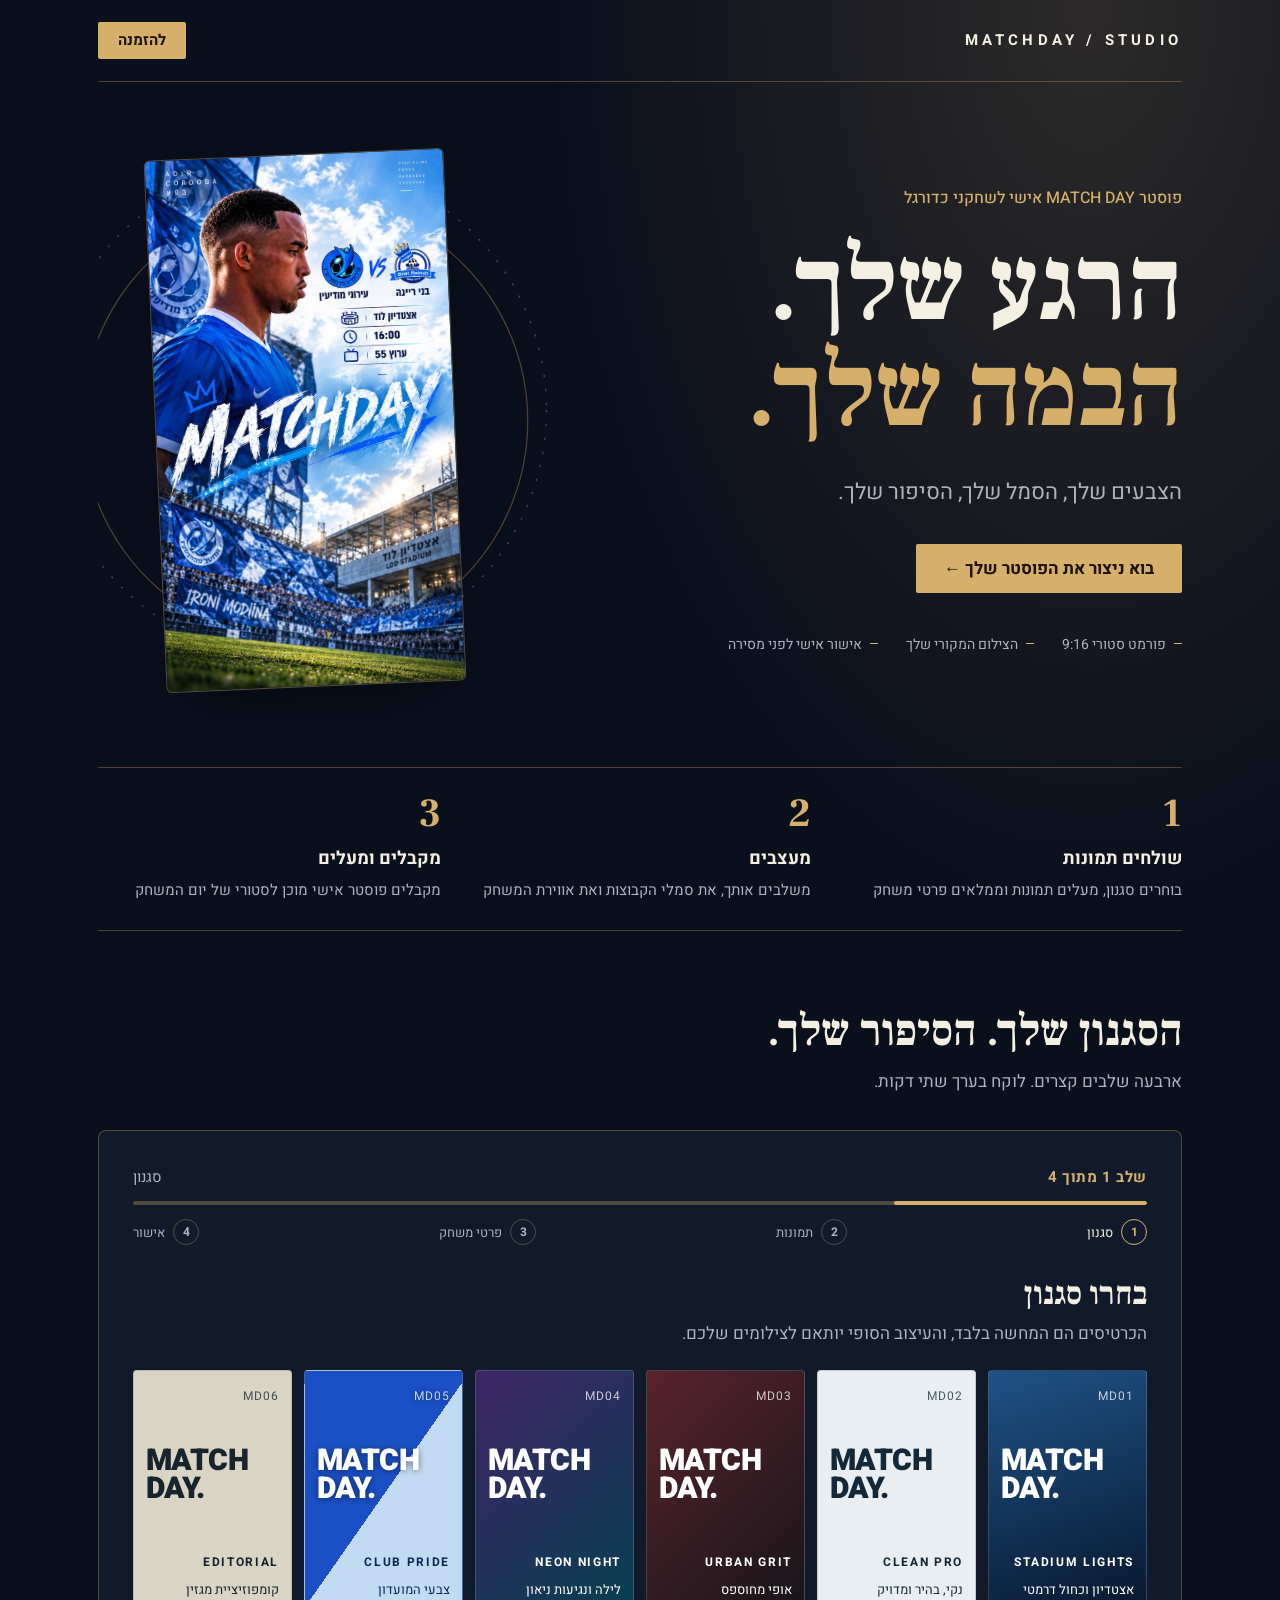
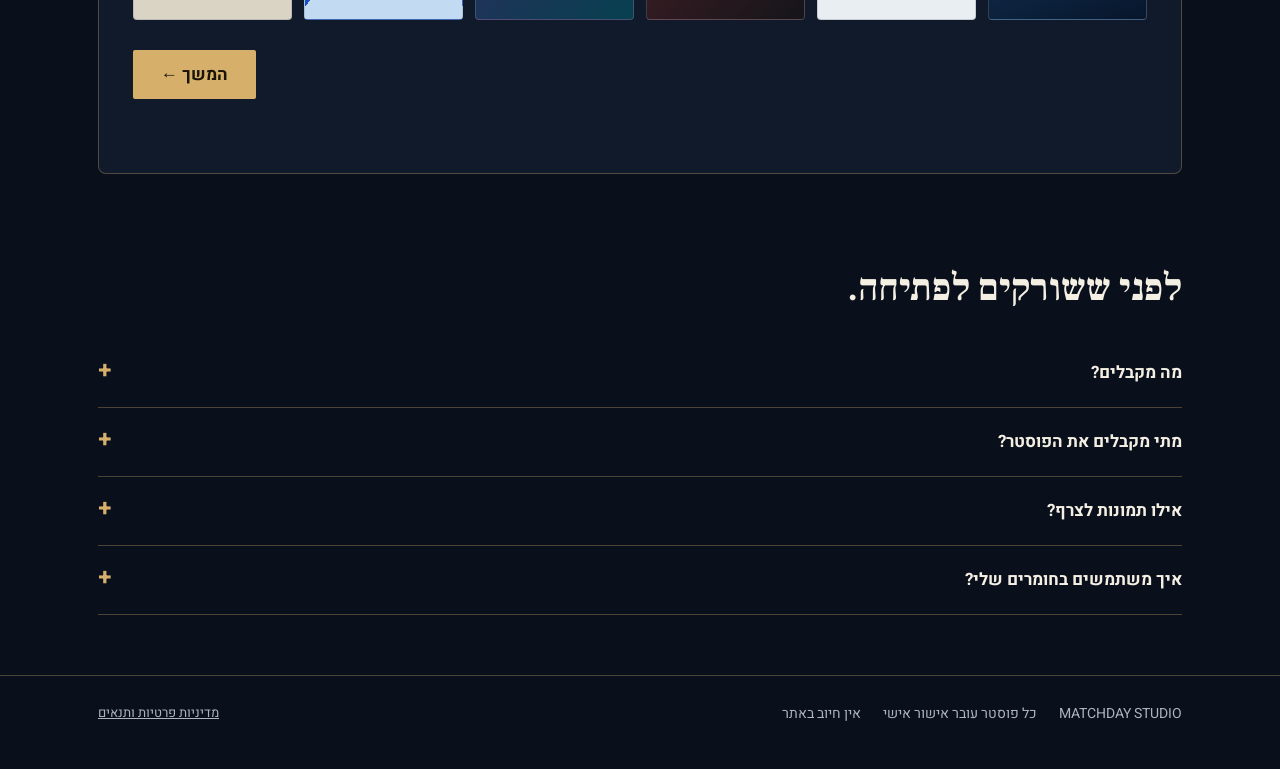
==== commit 0739a4e4: "Add hero poster sample and WhatsApp share preview image Co-Authored-By: Claude Sonnet 5.5 <noreply@a" ====
--- a/index.html
+++ b/index.html
@@ -6,7 +6,14 @@
 <title>MATCHDAY STUDIO | פוסטר MATCH DAY אישי לשחקני כדורגל</title>
 <meta name="description" content="פוסטר MATCH DAY אישי לשחקני כדורגל, בגודל סטורי. הצבעים שלך, הסמל שלך, הסיפור שלך.">
 <meta property="og:title" content="MATCHDAY STUDIO">
-<meta property="og:description" content="פוסטר MATCH DAY אישי לשחקני כדורגל.">
+<meta property="og:description" content="פוסטר MATCH DAY אישי לשחקני כדורגל, בגודל סטורי. הצבעים שלך, הסמל שלך, הסיפור שלך.">
+<meta property="og:type" content="website">
+<meta property="og:locale" content="he_IL">
+<meta property="og:url" content="https://adircordoba24-svg.github.io/matchday-studio/">
+<meta property="og:image" content="https://adircordoba24-svg.github.io/matchday-studio/assets/og-image.jpg">
+<meta property="og:image:width" content="1200">
+<meta property="og:image:height" content="630">
+<meta name="twitter:card" content="summary_large_image">
 <link rel="icon" href="data:image/svg+xml,%3Csvg xmlns='http://www.w3.org/2000/svg' viewBox='0 0 32 32'%3E%3Crect width='32' height='32' rx='6' fill='%230a0f1c'/%3E%3Ccircle cx='16' cy='16' r='7' fill='none' stroke='%23d6b06a' stroke-width='2'/%3E%3Cpath d='M4 16h24' stroke='%23d6b06a' stroke-width='2'/%3E%3C/svg%3E">
 <link rel="preconnect" href="https://fonts.googleapis.com">
 <link rel="preconnect" href="https://fonts.gstatic.com" crossorigin>
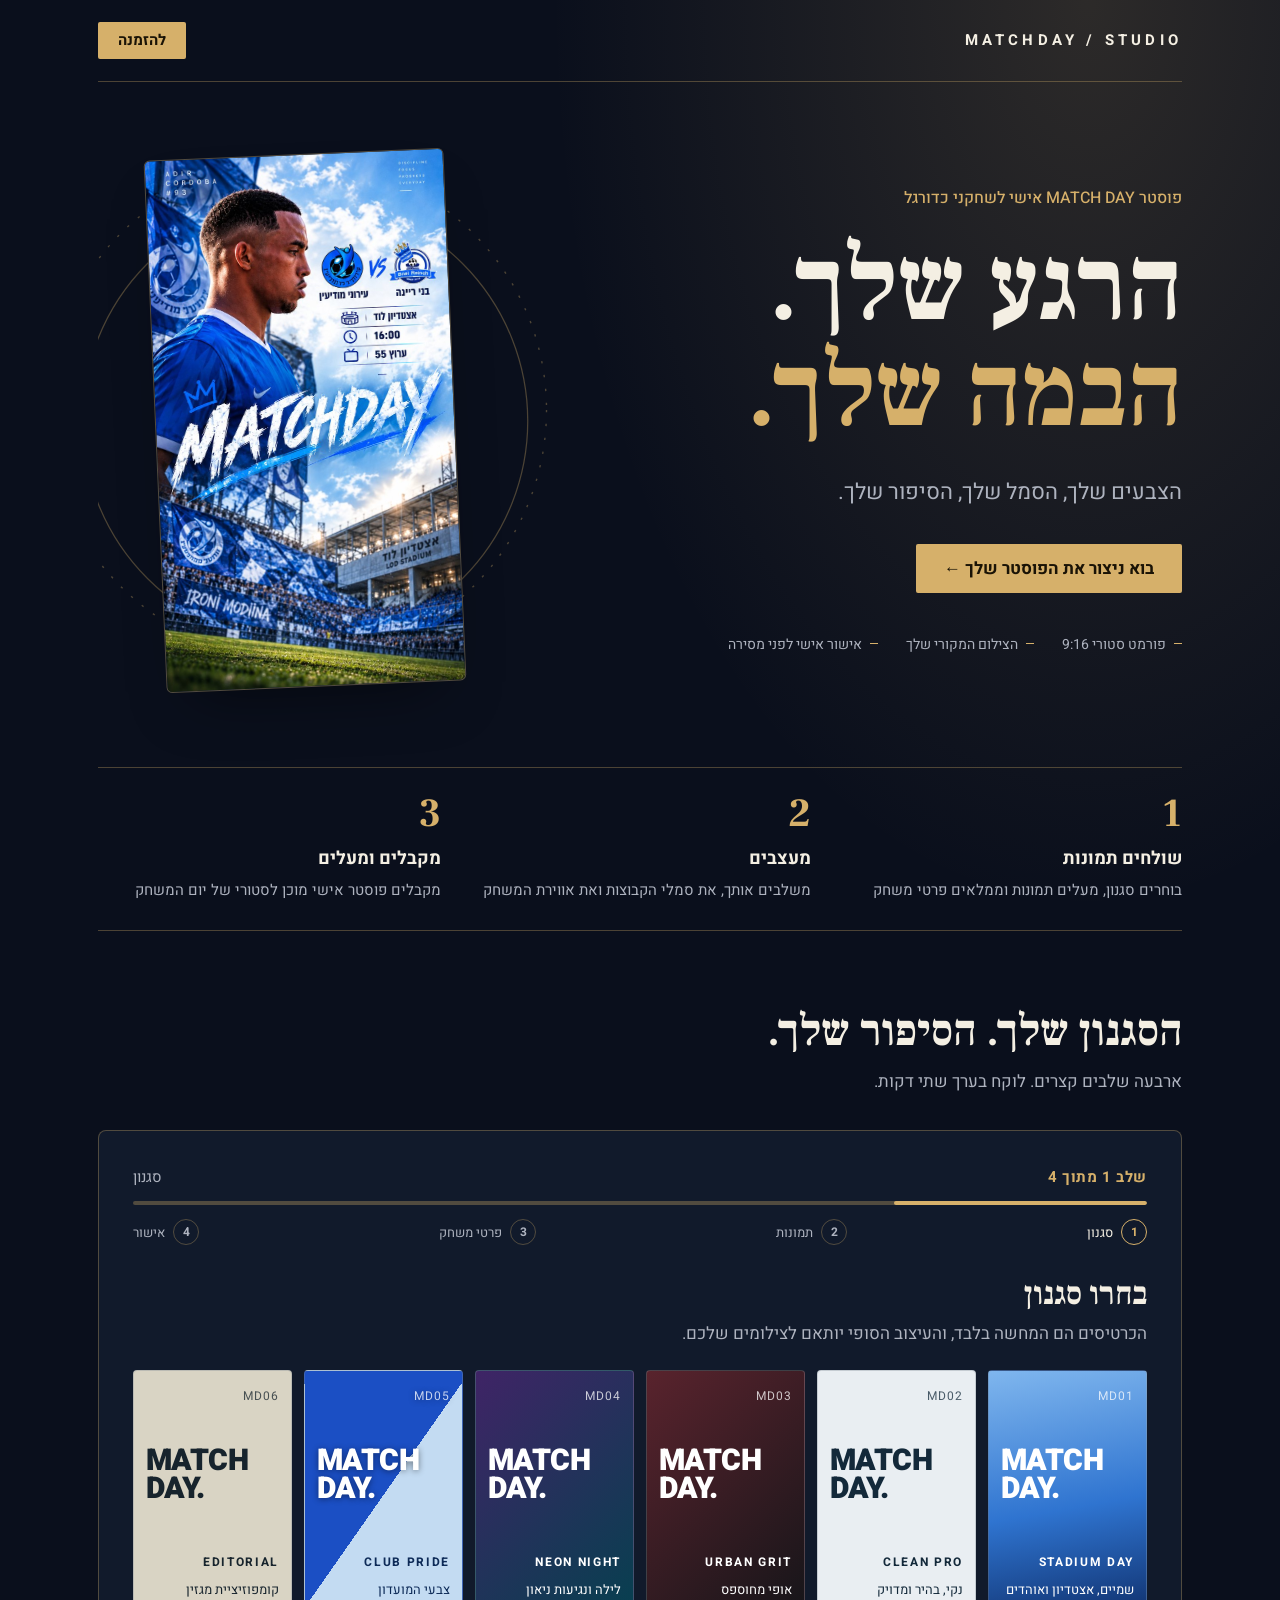
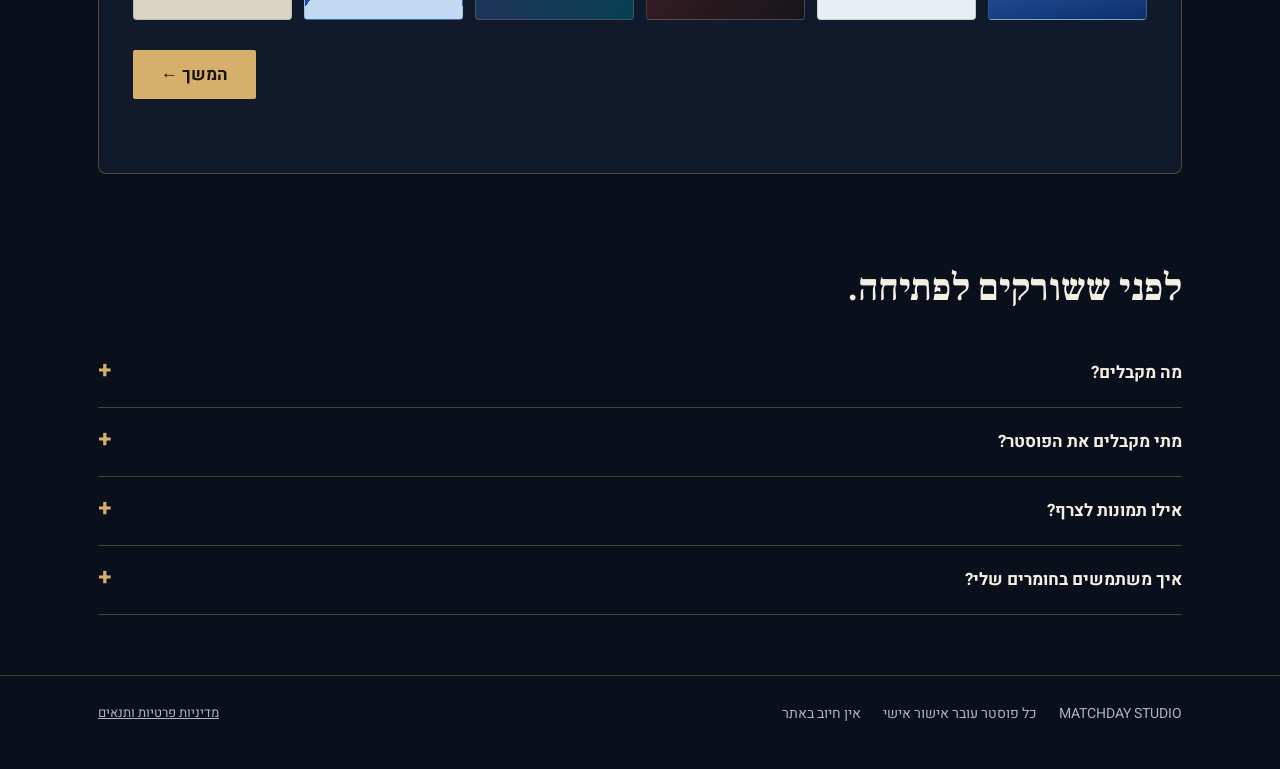
==== commit d0c03c88: "Replace MD01 with Stadium Day style Co-Authored-By: Claude Sonnet 5.5 <noreply@anthropic.com> Claude" ====
--- a/index.html
+++ b/index.html
@@ -79,7 +79,7 @@
 .style input:checked + .mini::after{content:"נבחר ✓";position:absolute;top:10px;inset-inline-start:10px;background:var(--accent);color:var(--accent-ink);
   font-size:12px;font-weight:700;padding:3px 9px;border-radius:99px}
 .style input:focus-visible + .mini{outline:3px solid var(--ink);outline-offset:3px}
-.s-md01 .mini{background:linear-gradient(160deg,#1f5287,#07162b);color:#fff}
+.s-md01 .mini{background:linear-gradient(170deg,#7fb6ee 0%,#2f74d0 55%,#0f2f6b 100%);color:#fff}
 .s-md02 .mini{background:#e9eef2;color:#13293a}
 .s-md03 .mini{background:linear-gradient(135deg,#59232d,#151519);color:#fff}
 .s-md04 .mini{background:linear-gradient(135deg,#3f2466,#06404f);color:#fff}
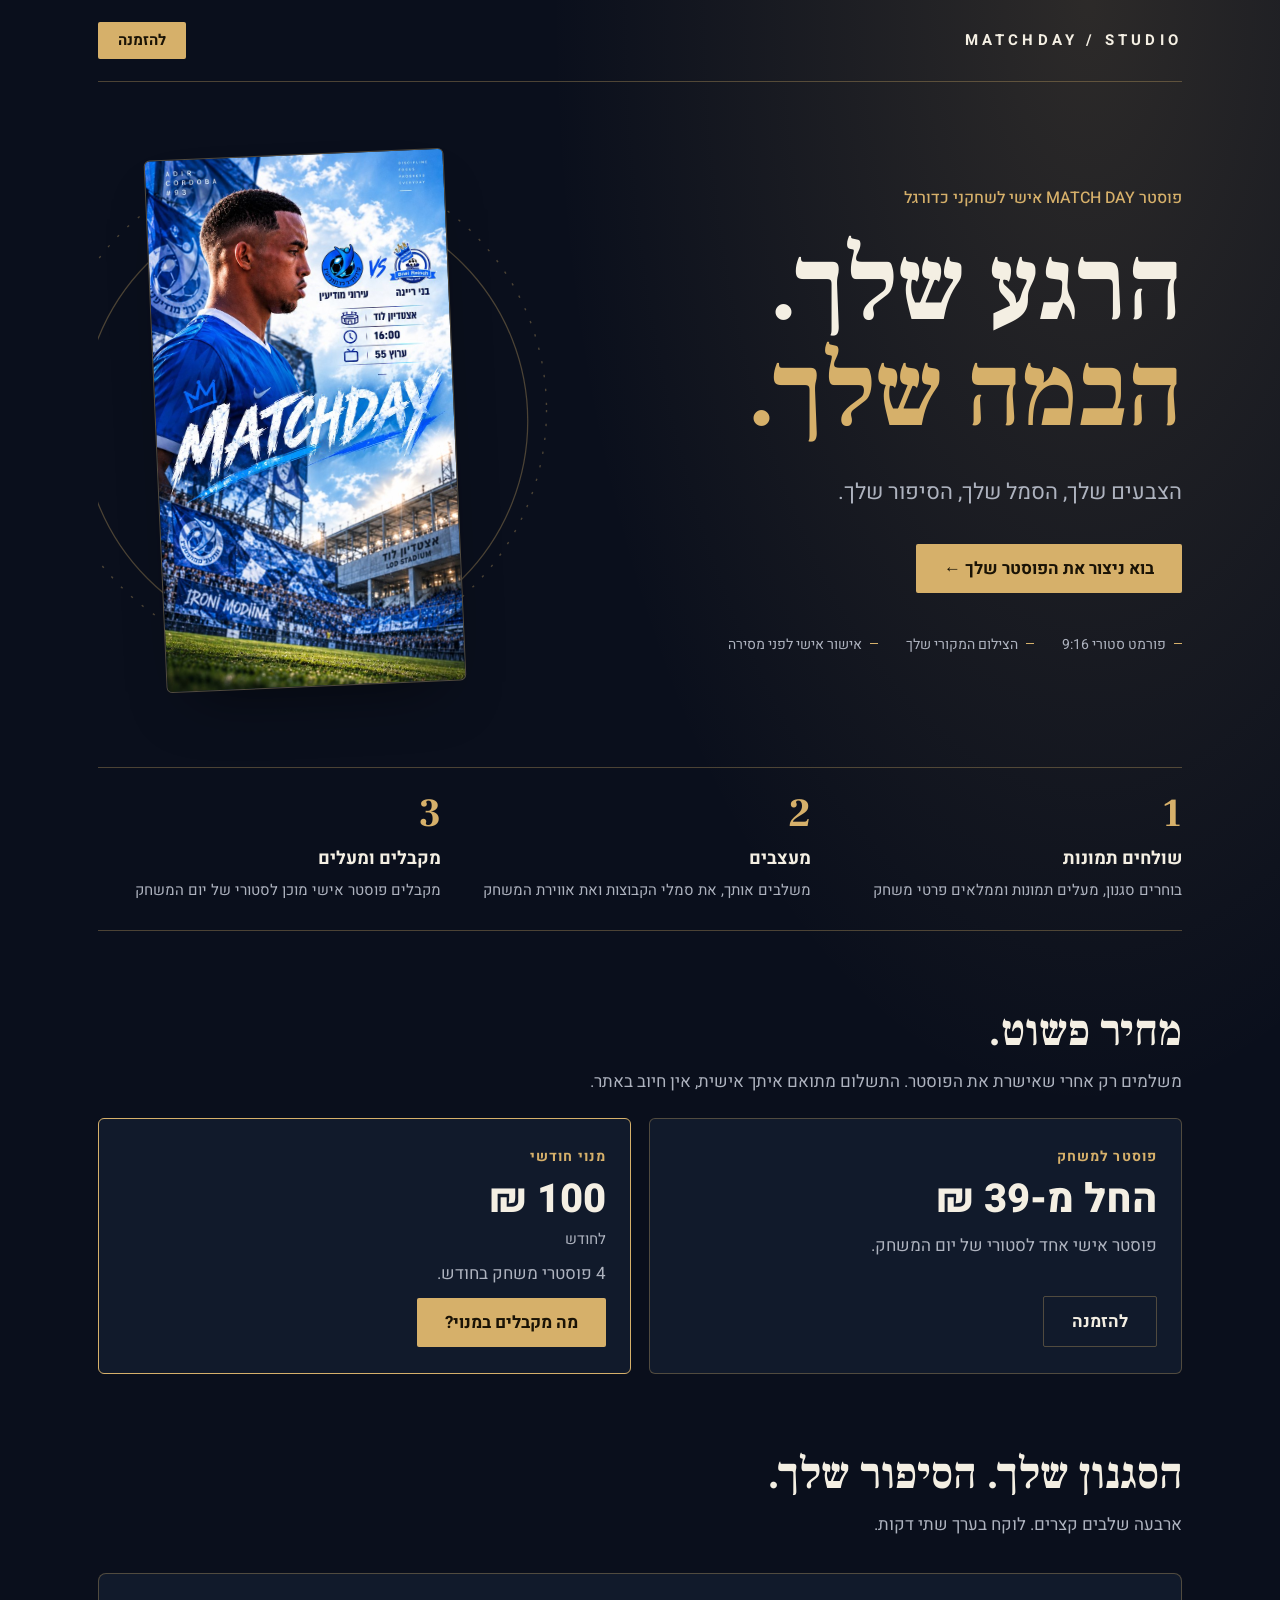
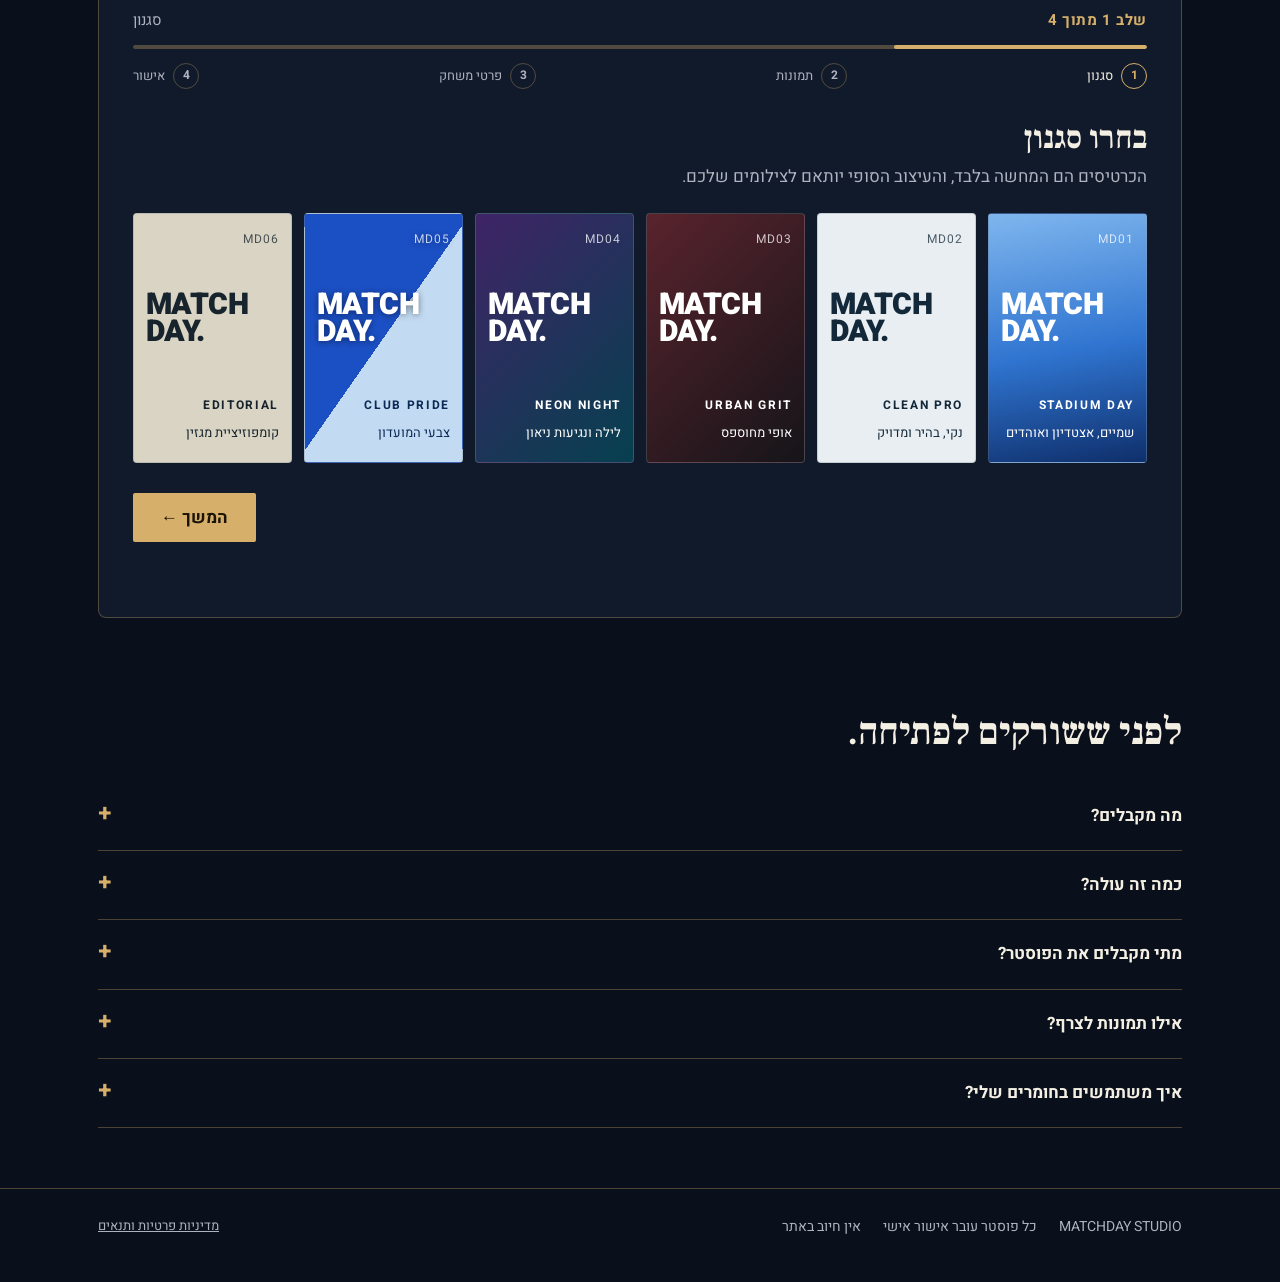
==== commit 11163a74: "Pricing and subscription, parent consent, share link, reorder, FormSubmit notification, icon fix Co-" ====
--- a/index.html
+++ b/index.html
@@ -131,6 +131,29 @@
 [hidden]{display:none!important}
 
 /* ---------- שאלות ---------- */
+.pricing{margin:0 0 76px}
+.plans{display:grid;grid-template-columns:1fr 1fr;gap:18px;margin-top:22px}
+.plan{border:1px solid var(--line);border-radius:calc(var(--r) + 4px);background:var(--surface);padding:26px 24px;display:flex;flex-direction:column;gap:10px;align-items:flex-start}
+.plan.featured{border-color:var(--accent)}
+.plan-name{font-size:14px;letter-spacing:.08em;color:var(--accent);font-weight:700}
+.plan-price{font-size:clamp(30px,4vw,40px);font-weight:800;line-height:1.1}
+.plan-price small{font-size:15px;font-weight:400;color:var(--muted)}
+.plan p{margin:0;color:var(--muted)}
+.plan .btn{margin-top:auto}
+.sub-panel{margin-top:16px;border:1px solid var(--accent);border-radius:calc(var(--r) + 4px);padding:24px;background:var(--surface)}
+.sub-panel h3{margin:0 0 10px;font-size:20px}
+.sub-panel ul{margin:0 0 18px;padding-inline-start:20px;color:var(--muted)}
+.sub-panel li{margin-bottom:6px}
+.plan-pick{display:grid;gap:10px;margin:0 0 22px;padding:0;border:0}
+.plan-pick legend{padding:0;margin-bottom:8px;font-weight:700}
+.plan-pick label{display:flex;gap:10px;align-items:flex-start;border:1px solid var(--line);border-radius:var(--r);padding:12px 14px;cursor:pointer}
+.plan-pick input{margin-top:4px;accent-color:var(--accent)}
+.saved{margin:18px 0 0;padding:14px 16px;border:1px solid var(--accent);border-radius:var(--r);background:var(--surface);display:flex;gap:12px;align-items:center;justify-content:space-between;flex-wrap:wrap}
+.saved span{flex:1 1 220px}
+.saved .btn{padding:10px 16px;font-size:15px}
+.done .share{display:flex;gap:12px;justify-content:center;flex-wrap:wrap;margin-top:14px}
+.note-small{color:var(--muted);font-size:14px;margin:6px 0 0}
+@media (max-width:760px){.plans{grid-template-columns:1fr}}
 .faq{margin:84px 0 60px}
 .faq h2{font-size:clamp(28px,3.6vw,38px);margin-bottom:18px}
 details.q{border-bottom:1px solid var(--line)}
@@ -246,10 +269,44 @@
     <li><strong>מקבלים ומעלים</strong><span>מקבלים פוסטר אישי מוכן לסטורי של יום המשחק</span></li>
   </ol>
 
+  <section class="pricing" id="pricing" aria-labelledby="pricing-title">
+    <h2 class="section-title" id="pricing-title">מחיר פשוט.</h2>
+    <p class="section-sub">משלמים רק אחרי שאישרת את הפוסטר. התשלום מתואם איתך אישית, אין חיוב באתר.</p>
+    <div class="plans">
+      <div class="plan">
+        <span class="plan-name">פוסטר למשחק</span>
+        <div class="plan-price">החל מ-39 ₪</div>
+        <p>פוסטר אישי אחד לסטורי של יום המשחק.</p>
+        <a class="btn ghost" href="#order" data-plan="single">להזמנה</a>
+      </div>
+      <div class="plan featured">
+        <span class="plan-name">מנוי חודשי</span>
+        <div class="plan-price">100 ₪ <small>לחודש</small></div>
+        <p>4 פוסטרי משחק בחודש.</p>
+        <button class="btn" type="button" id="subToggle" aria-expanded="false" aria-controls="subPanel">מה מקבלים במנוי?</button>
+      </div>
+    </div>
+    <div class="sub-panel" id="subPanel" hidden>
+      <h3>מנוי חודשי: 4 פוסטרי משחק בחודש</h3>
+      <ul>
+        <li>4 פוסטרים אישיים בחודש, אחד לכל משחק.</li>
+        <li>אותו שחקן ואותו קו עיצובי לאורך החודש, עם אפשרות להחליף סגנון.</li>
+        <li>תיאום ישיר מולי בוואטסאפ. אתם שולחים משחק, אני מחזיר פוסטר.</li>
+        <li>המחיר 100 ₪ לחודש עבור 4 משחקים, במקום 39 ₪ ומעלה לכל פוסטר בנפרד.</li>
+      </ul>
+      <a class="btn" href="#order" data-plan="subscription">אני רוצה מנוי</a>
+    </div>
+  </section>
+
   <section id="order" aria-labelledby="order-title">
     <h2 class="section-title" id="order-title">הסגנון שלך. הסיפור שלך.</h2>
     <p class="section-sub">ארבעה שלבים קצרים. לוקח בערך שתי דקות.</p>
 
+    <div class="saved" id="savedBanner" hidden role="status">
+      <span id="savedText"></span>
+      <button class="btn" type="button" id="savedUse">מלאו לי את הפרטים</button>
+      <button class="btn ghost" type="button" id="savedForget">לא תודה, למחוק</button>
+    </div>
     <datalist id="teamList"></datalist>
     <form id="orderForm" novalidate>
       <div class="panel" id="formPanel">
@@ -279,6 +336,7 @@
           <section class="step" data-step="2" hidden>
             <h3 class="step-title" tabindex="-1">העלו תמונות</h3>
             <p class="step-sub">תמונות ברורות ובאיכות טובה, בלי פילטרים. אפשר 1 עד 3.</p>
+            <p class="note-small">התמונות משמשות רק ליצירת הפוסטר שלך, ונמחקות מהמערכת אחרי שהפוסטר נמסר.</p>
             <div class="grid">
               <div class="field full" id="photoField">
                 <span class="lbl" id="photoLbl">תמונות מקוריות, בין 1 ל-3 *</span>
@@ -341,12 +399,24 @@
                 <textarea name="notes" rows="3" maxlength="2000"></textarea></label>
             </div>
 
+            <fieldset class="plan-pick">
+              <legend>איך תרצו להזמין?</legend>
+              <label><input type="radio" name="plan" value="single" checked>
+                <span>משחק בודד, החל מ-39 ₪</span></label>
+              <label><input type="radio" name="plan" value="subscription">
+                <span>מנוי חודשי, 100 ₪ ל-4 משחקים. ההזמנה הזאת היא המשחק הראשון, ואחזור אליך לתיאום.</span></label>
+            </fieldset>
+
             <label class="trap" aria-hidden="true">Website<input type="text" tabindex="-1" autocomplete="off" name="website"></label>
 
             <label class="check"><input type="checkbox" name="rights">
               <span>יש לי רשות להשתמש בתמונות לצורך ההזמנה. *</span></label>
+            <label class="check"><input type="checkbox" name="ageOk">
+              <span>השחקן מעל גיל 18, או שאני ההורה או האפוטרופוס שלו ומאשר/ת את ההזמנה ואת השימוש בתמונות שלו. *</span></label>
             <label class="check"><input type="checkbox" name="terms">
-              <span>קראתי ואני מסכים/ה ל<a href="privacy.html" target="_blank" rel="noopener">מדיניות הפרטיות והתנאים</a>, כולל שמירת החומרים ופרטי הקשר לצורך הטיפול בהזמנה. אם השחקן מתחת לגיל 18, אני ההורה או האפוטרופוס שלו, או שיש לי את הסכמתם. *</span></label>
+              <span>קראתי ואני מסכים/ה ל<a href="privacy.html" target="_blank" rel="noopener">מדיניות הפרטיות והתנאים</a>, כולל שמירת החומרים ופרטי הקשר לצורך הטיפול בהזמנה. התמונות נמחקות אחרי מסירת הפוסטר. *</span></label>
+            <label class="check"><input type="checkbox" name="remember">
+              <span>זכרו את הפרטים שלי להזמנה הבאה. הם נשמרים במכשיר הזה בלבד.</span></label>
           </section>
 
           <div class="wiz-nav">
@@ -364,7 +434,11 @@
       <h2>ההזמנה התקבלה</h2>
       <div class="ref" id="doneRef"></div>
       <p>בדקנו שהכול הגיע. נחזור אליך אישית בוואטסאפ למספר שהשארת, כדי לתאם זמינות, מחיר ותיקונים לפני שמתחילים.</p>
-      <a class="btn" id="waBtn" href="#" hidden target="_blank" rel="noopener">כתבו לי בוואטסאפ</a>
+      <div class="share">
+        <a class="btn" id="waBtn" href="#" hidden target="_blank" rel="noopener">כתבו לי בוואטסאפ</a>
+        <button class="btn ghost" type="button" id="shareBtn">שיתוף קישור אישי לשחקן</button>
+      </div>
+      <p class="note-small" id="shareNote" hidden></p>
     </div>
   </section>
 
@@ -372,12 +446,14 @@
     <h2 id="faq-title">לפני ששורקים לפתיחה.</h2>
     <details class="q"><summary>מה מקבלים?</summary>
       <p>פוסטר אישי בגודל 1080×1920 לסטורי. תאריך ובית/חוץ אינם מופיעים בעיצוב. ערוץ שידור מופיע רק אם מסרתם שיש שידור.</p></details>
+    <details class="q"><summary>כמה זה עולה?</summary>
+      <p>פוסטר למשחק החל מ-39 ₪, ומנוי חודשי של 100 ₪ עבור 4 פוסטרי משחק. המחיר הסופי והתשלום מתואמים איתך אישית אחרי בדיקת ההזמנה. אין חיוב באתר.</p></details>
     <details class="q"><summary>מתי מקבלים את הפוסטר?</summary>
       <p>המועד בטופס הוא בקשה. זמינות, מחיר ומספר תיקונים יתואמו איתך אישית לאחר בדיקת החומרים, לפני תחילת העבודה. אין חיוב באתר.</p></details>
     <details class="q"><summary>אילו תמונות לצרף?</summary>
       <p>צילום חד ומקורי, עדיף פורטרט וצילום פעולה. אין לשנות פנים או להמציא תנוחה שלא צולמה. להרכב של פורטרט וצילום פעולה נדרשות שתי תמונות, ולקולאז׳ הגדול שלוש.</p></details>
     <details class="q"><summary>איך משתמשים בחומרים שלי?</summary>
-      <p>פרטי הקשר והתמונות מיועדים לטיפול בהזמנה בלבד, ואינם מוצגים ללקוחות אחרים. התמונות ופרטי המשחק (בלי מספר הטלפון) עוברים לכלי עיצוב ובינה מלאכותית לצורך יצירת הפוסטר. אפשר לבקש מחיקה בכל שלב. הסכמת ההזמנה אינה אישור להצגה בתיק עבודות. הפרטים המלאים ב<a href="privacy.html">מדיניות הפרטיות</a>.</p></details>
+      <p>פרטי הקשר והתמונות מיועדים לטיפול בהזמנה בלבד, ואינם מוצגים ללקוחות אחרים. התמונות נמחקות אחרי מסירת הפוסטר. התמונות ופרטי המשחק (בלי מספר הטלפון) עוברים לכלי עיצוב ובינה מלאכותית לצורך יצירת הפוסטר. אפשר לבקש מחיקה בכל שלב. הסכמת ההזמנה אינה אישור להצגה בתיק עבודות. הפרטים המלאים ב<a href="privacy.html">מדיניות הפרטיות</a>.</p></details>
   </section>
 </main>
 
@@ -537,28 +613,88 @@
 
 async function notifyOwner(orderId, doc) {
   const n = SITE.emailNotify || {};
-  if (!n.serviceId || !n.templateId || !n.publicKey) return;
+  if (!n.enabled || !n.to) return;
   try {
-    await fetch('https://api.emailjs.com/api/v1.0/email/send', {
+    await fetch('https://formsubmit.co/ajax/' + encodeURIComponent(n.to), {
       method: 'POST',
-      headers: { 'Content-Type': 'application/json' },
+      headers: { 'Content-Type': 'application/json', 'Accept': 'application/json' },
       body: JSON.stringify({
-        service_id: n.serviceId, template_id: n.templateId, user_id: n.publicKey,
-        template_params: {
-          player: doc.player, team: doc.team, opponent: doc.opponent,
-          style: doc.styleName, game_date: doc.date, game_time: doc.time,
-          ref: orderId.slice(0, 6).toUpperCase(),
-          admin_link: new URL('admin/', location.href).href,
-        },
+        _subject: 'הזמנה חדשה: ' + doc.player,
+        _captcha: 'false',
+        _template: 'table',
+        'מספר הזמנה': orderId.slice(0, 6).toUpperCase(),
+        'שחקן': doc.player,
+        'קבוצה': doc.team + ' נגד ' + doc.opponent,
+        'סגנון': doc.styleName,
+        'משחק': doc.date + ' ' + doc.time + ' (' + doc.competitionLabel + ')',
+        'סוג הזמנה': doc.plan === 'subscription' ? 'מנוי חודשי' : 'משחק בודד',
+        'ניהול הזמנות': new URL('admin/', location.href).href,
       }),
     });
   } catch (_) { /* ההזמנה כבר נשמרה. ההתראה היא בונוס */ }
 }
 
+/* ---------- קישור אישי, זכירת פרטים והזמנה חוזרת ---------- */
+const SAVE_KEY = 'md_saved';
+function setStyle(id) {
+  const r = form.querySelector(`input[name=styleId][value="${CSS.escape(id || '')}"]`);
+  if (r) r.checked = true;
+}
+function prefill(d) {
+  for (const k of ['player', 'number', 'team', 'contact']) {
+    if (d[k] && field(k)) field(k).value = String(d[k]).slice(0, 100);
+  }
+  if (d.styleId) setStyle(d.styleId);
+}
+function personalLink(doc) {
+  const u = new URL(location.href);
+  u.search = ''; u.hash = '';
+  u.searchParams.set('player', doc.player);
+  if (doc.number) u.searchParams.set('number', doc.number);
+  u.searchParams.set('team', doc.team);
+  u.searchParams.set('style', doc.styleId);
+  return u.href + '#order';
+}
+function initPrefill() {
+  const q = new URLSearchParams(location.search);
+  if (q.get('player') || q.get('team')) {
+    prefill({ player: q.get('player'), number: q.get('number'), team: q.get('team'), styleId: q.get('style') });
+    const t = $('#savedText'); t.textContent = 'זה קישור אישי: מילאנו עבורך את שם השחקן והקבוצה. נשאר לבחור תמונות ולהשלים את פרטי המשחק.';
+    $('#savedUse').hidden = true; $('#savedForget').hidden = true;
+    $('#savedBanner').hidden = false;
+    return;
+  }
+  let saved = null;
+  try { saved = JSON.parse(localStorage.getItem(SAVE_KEY) || 'null'); } catch (_) {}
+  if (saved && saved.player) {
+    $('#savedText').textContent = `שמרנו את הפרטים של ${saved.player}${saved.team ? ' (' + saved.team + ')' : ''}. להזמין שוב?`;
+    $('#savedBanner').hidden = false;
+    $('#savedUse').addEventListener('click', () => { prefill(saved); $('#savedBanner').hidden = true; });
+    $('#savedForget').addEventListener('click', () => { try { localStorage.removeItem(SAVE_KEY); } catch (_) {} $('#savedBanner').hidden = true; });
+  }
+}
+function rememberDetails(v) {
+  try {
+    if (v.remember === 'on') {
+      localStorage.setItem(SAVE_KEY, JSON.stringify({ player: v.player, number: v.number, team: v.team, contact: v.contact, styleId: v.styleId }));
+    } else localStorage.removeItem(SAVE_KEY);
+  } catch (_) {}
+}
+
+/* ---------- מחירים ומנוי ---------- */
+$('#subToggle').addEventListener('click', (e) => {
+  const p = $('#subPanel'); const open = p.hidden;
+  p.hidden = !open; e.currentTarget.setAttribute('aria-expanded', String(open));
+});
+document.querySelectorAll('[data-plan]').forEach((a) => a.addEventListener('click', () => {
+  const r = form.querySelector(`input[name=plan][value="${a.dataset.plan}"]`);
+  if (r) r.checked = true;
+}));
+
 function showDone(ref, doc) {
   $('#formPanel').hidden = true;
   $('#styleField').hidden = true;
-  $('.section-sub').hidden = true;
+  $('#order .section-sub').hidden = true; $('#savedBanner').hidden = true;
   $('#doneRef').textContent = ref;
   const wa = $('#waBtn');
   if (SITE.ownerWhatsapp) {
@@ -566,6 +702,18 @@
     wa.href = `https://wa.me/${SITE.ownerWhatsapp}?text=${encodeURIComponent(text)}`;
     wa.hidden = false;
   }
+  if (doc) {
+    const link = personalLink(doc);
+    $('#shareBtn').onclick = async () => {
+      const note = $('#shareNote');
+      try {
+        if (navigator.share) { await navigator.share({ title: 'MATCHDAY STUDIO', text: `פוסטר Match Day אישי עבור ${doc.player}`, url: link }); return; }
+      } catch (_) { return; }
+      try { await navigator.clipboard.writeText(link); note.textContent = 'הקישור הועתק. אפשר לשלוח אותו לשחקן.'; }
+      catch (_) { note.textContent = link; }
+      note.hidden = false;
+    };
+  } else $('#shareBtn').hidden = true;
   const d = $('#done');
   d.hidden = false;
   d.focus();
@@ -605,6 +753,7 @@
   const v = Object.fromEntries(fd.entries());
   v.rights = fd.get('rights') === 'on';
   v.terms = fd.get('terms') === 'on';
+  v.ageOk = fd.get('ageOk') === 'on';
   return v;
 }
 function nextStep() {
@@ -620,6 +769,7 @@
 $('#nextBtn').addEventListener('click', nextStep);
 $('#backBtn').addEventListener('click', () => { clearErrors(); goStep(cur - 1); });
 goStep(1, { scroll: false });
+initPrefill();
 
 form.addEventListener('submit', async (e) => {
   e.preventDefault();
@@ -667,6 +817,7 @@
     await batch.commit();
 
     try { localStorage.setItem('md_last', String(Date.now())); } catch (_) {}
+    rememberDetails(v);
     notifyOwner(orderRef.id, doc);
     showMsg('', '');
     showDone(orderRef.id.slice(0, 6).toUpperCase(), doc);
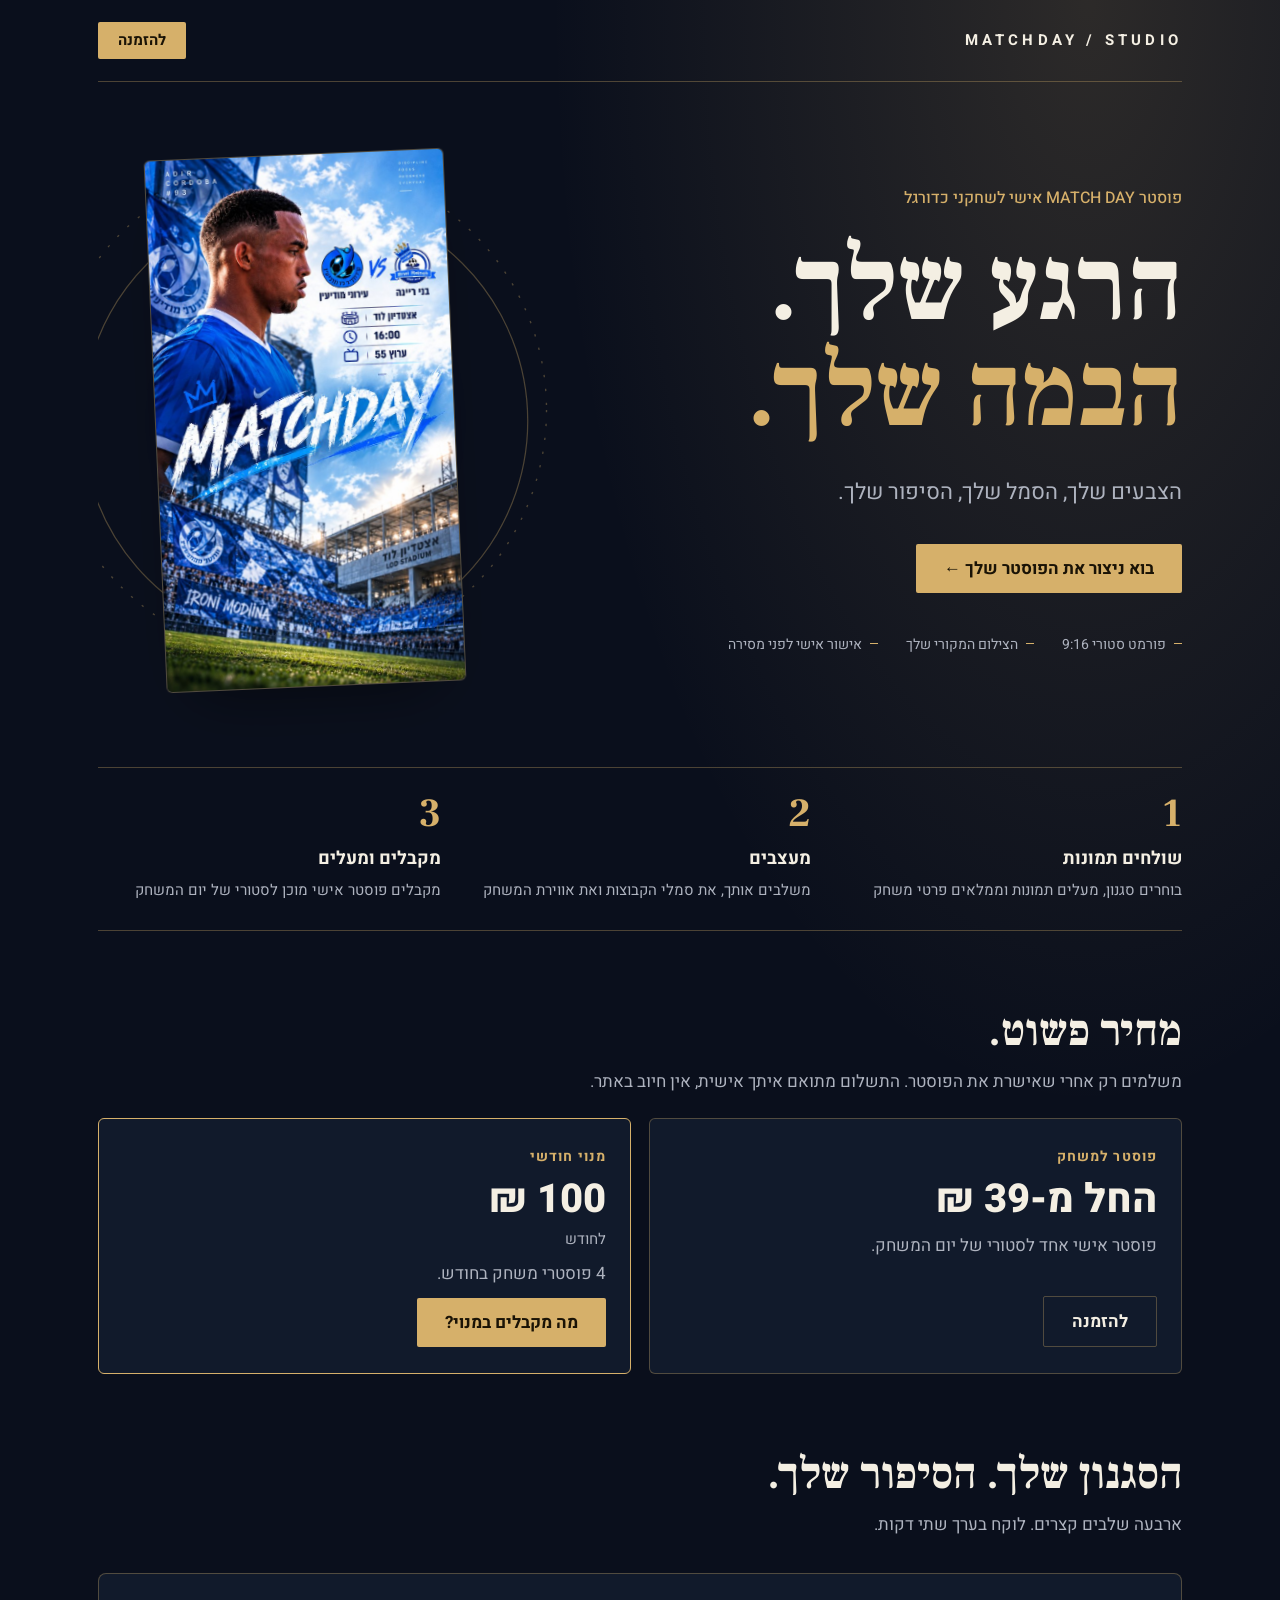
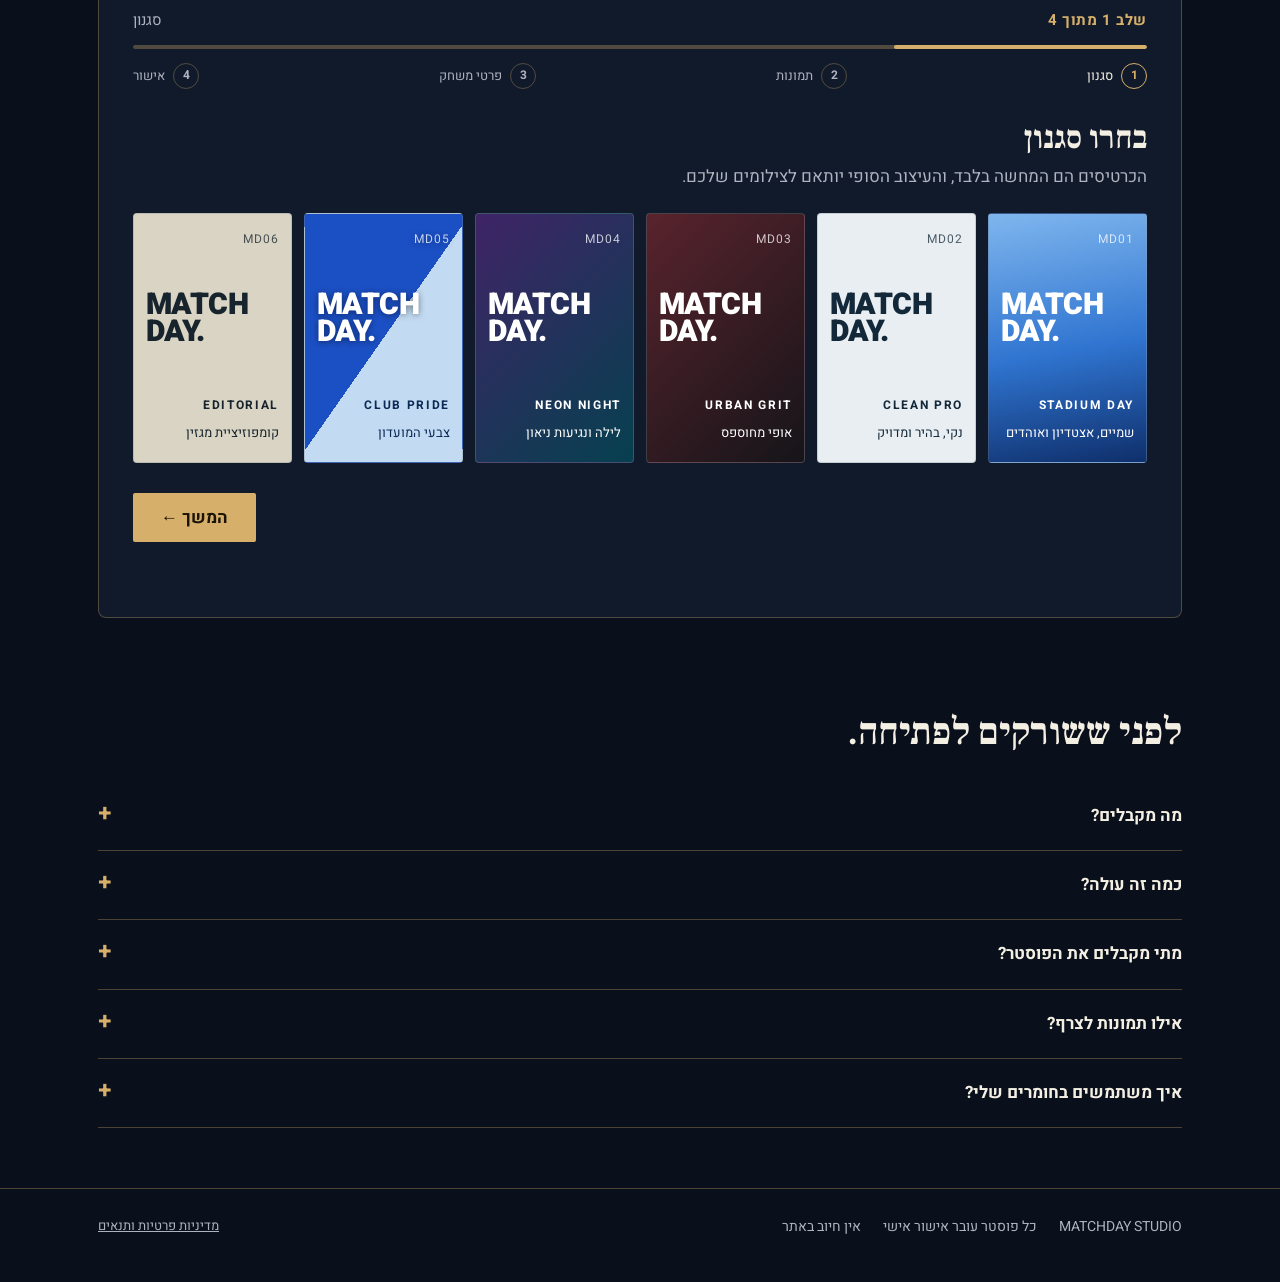
==== commit a034781f: "Add entrance, glow and step transition animations Co-Authored-By: Claude Sonnet 5.5 <noreply@anthrop" ====
--- a/index.html
+++ b/index.html
@@ -196,6 +196,29 @@
 .btn.ghost,button.btn.ghost{background:transparent;color:var(--ink);border:1px solid var(--line)}
 .wiz-note{color:var(--muted);font-size:14px;margin:12px 0 0;text-align:end}
 
+/* ---------- אנימציות (מכובדות רק כשלא ביקשו להפחית תנועה) ---------- */
+@keyframes rise{from{opacity:0;translate:0 22px}to{opacity:1;translate:0 0}}
+@keyframes posterIn{from{opacity:0;translate:0 34px;scale:.92}to{opacity:1;translate:0 0;scale:1}}
+@keyframes glowFlash{0%{opacity:0;scale:.55}22%{opacity:.95;scale:1.12}100%{opacity:.3;scale:1}}
+@keyframes stepIn{from{opacity:0;translate:var(--dx,24px) 0}to{opacity:1;translate:0 0}}
+@keyframes goldPulse{0%{box-shadow:0 0 0 0 rgba(214,176,106,.55)}70%{box-shadow:0 0 0 14px rgba(214,176,106,0)}100%{box-shadow:0 0 0 0 rgba(214,176,106,0)}}
+@media (prefers-reduced-motion:no-preference){
+  .hero > div:first-child > *{opacity:0;animation:rise .75s cubic-bezier(.2,.7,.2,1) forwards}
+  .hero > div:first-child > :nth-child(1){animation-delay:.05s}
+  .hero > div:first-child > :nth-child(2){animation-delay:.2s}
+  .hero > div:first-child > :nth-child(3){animation-delay:.4s}
+  .hero > div:first-child > :nth-child(4){animation-delay:.55s}
+  .hero > div:first-child > :nth-child(5){animation-delay:.7s}
+  .hero-art .poster{opacity:0;animation:posterIn .95s .45s cubic-bezier(.2,.7,.2,1) forwards}
+  .hero-art::before{content:"";position:absolute;inset:8% 6%;z-index:0;border-radius:50%;pointer-events:none;
+    background:radial-gradient(closest-side,rgba(70,140,255,.75),rgba(70,140,255,.25) 55%,transparent 75%);
+    filter:blur(26px);opacity:0;animation:glowFlash 1.9s .3s ease-out forwards}
+  .rv{opacity:0;translate:0 26px;transition:opacity .7s ease,translate .7s cubic-bezier(.2,.7,.2,1)}
+  .rv.in{opacity:1;translate:0 0}
+  .plan.featured.in{animation:goldPulse 1.4s .5s ease-out 1}
+  .step.slide{animation:stepIn .38s cubic-bezier(.2,.7,.2,1)}
+}
+
 /* ---------- מובייל ---------- */
 @media (max-width:900px){
   .hero{grid-template-columns:1fr;gap:40px;padding:48px 0 56px}
@@ -681,6 +704,18 @@
   } catch (_) {}
 }
 
+/* ---------- חשיפה בגלילה ---------- */
+(() => {
+  const items = Array.from(document.querySelectorAll('.plan, .steps li, .faq .q'));
+  if (!items.length || !('IntersectionObserver' in window) ||
+      (window.matchMedia && window.matchMedia('(prefers-reduced-motion: reduce)').matches)) return;
+  items.forEach((el, i) => { el.classList.add('rv'); el.style.transitionDelay = `${(i % 3) * 90}ms`; });
+  const io = new IntersectionObserver((es) => es.forEach((e) => {
+    if (e.isIntersecting) { e.target.classList.add('in'); io.unobserve(e.target); }
+  }), { threshold: 0.18 });
+  items.forEach((el) => io.observe(el));
+})();
+
 /* ---------- מחירים ומנוי ---------- */
 $('#subToggle').addEventListener('click', (e) => {
   const p = $('#subPanel'); const open = p.hidden;
@@ -726,6 +761,7 @@
 const dotEls = Array.from(document.querySelectorAll('#pgDots li'));
 let cur = 1;
 function goStep(n, { scroll = true } = {}) {
+  const prev = cur;
   cur = Math.min(Math.max(n, 1), STEP_NAMES.length);
   stepEls.forEach((el) => { el.hidden = Number(el.dataset.step) !== cur; });
   $('#pgNum').textContent = `שלב ${cur} מתוך ${STEP_NAMES.length}`;
@@ -737,6 +773,11 @@
     li.classList.toggle('cur', i + 1 === cur);
     if (i + 1 === cur) li.setAttribute('aria-current', 'step'); else li.removeAttribute('aria-current');
   });
+  if (prev !== cur) {
+    const el = stepEls[cur - 1];
+    el.style.setProperty('--dx', cur > prev ? '-26px' : '26px'); // RTL: קדימה נכנס מצד שמאל
+    el.classList.remove('slide'); void el.offsetWidth; el.classList.add('slide');
+  }
   $('#backBtn').hidden = cur === 1;
   $('#nextBtn').hidden = cur === STEP_NAMES.length;
   $('#submitBtn').hidden = cur !== STEP_NAMES.length;
